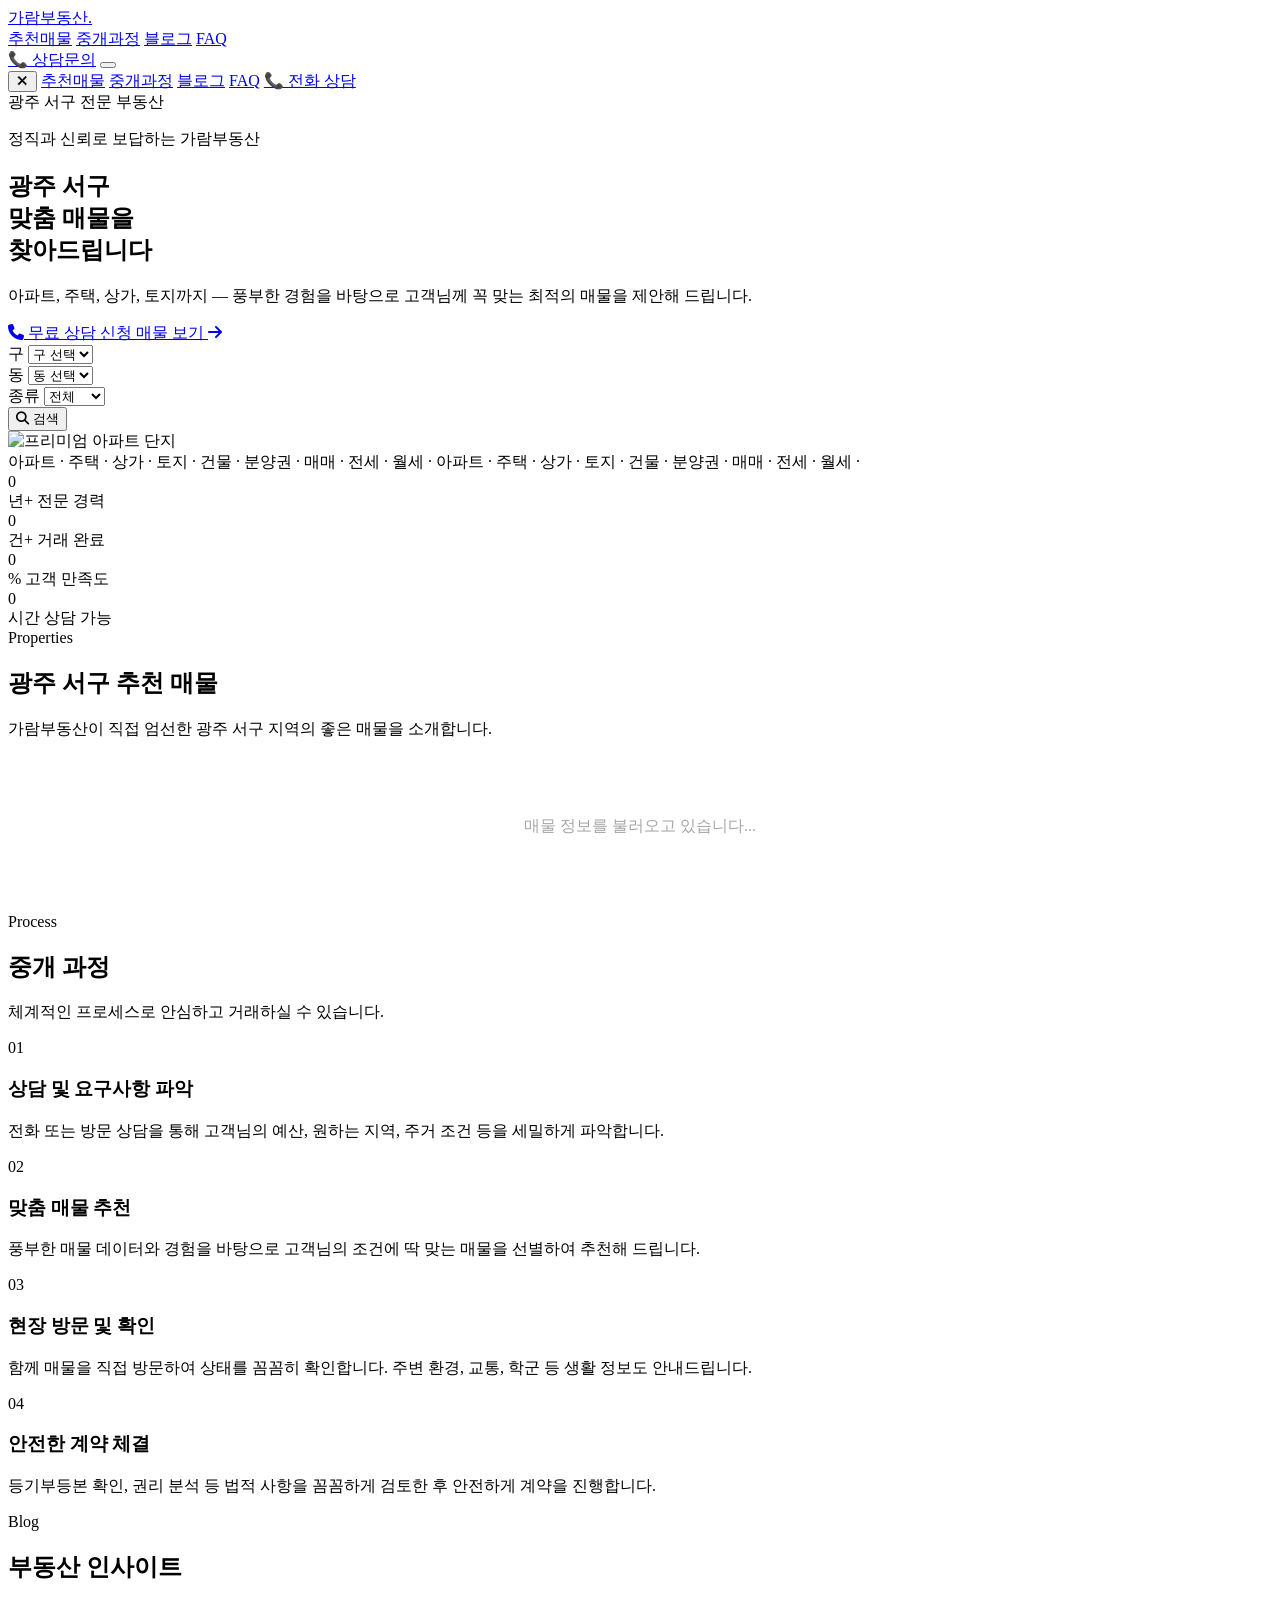
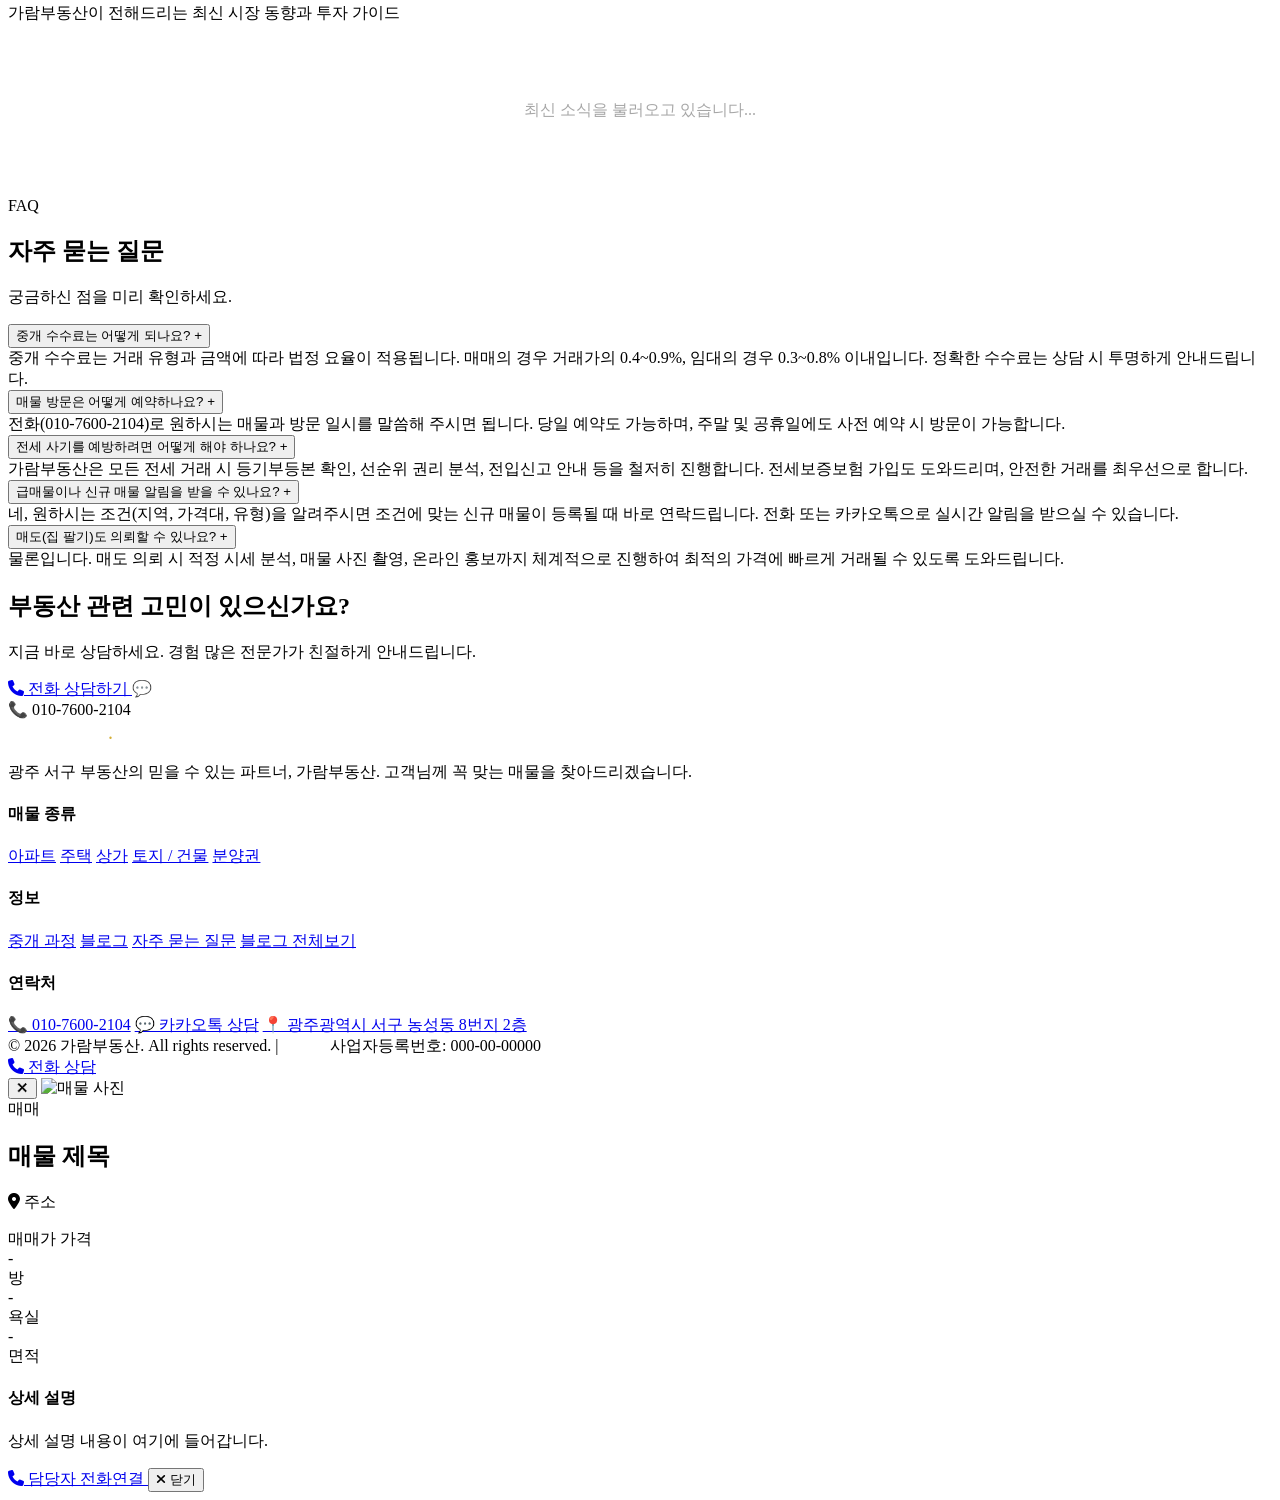
==== index.html @ ab9bb179 "가람부동산 전면 리디자인 완료: 전체 페이지(메인, 블로그, 관리자) 프리미엄 테마 적용 및 샘플 데이터 추가" ====
<!DOCTYPE html>
<html lang="ko">
<head>
  <meta charset="UTF-8">
  <meta name="viewport" content="width=device-width, initial-scale=1.0">
  <title>가람부동산 | 광주 서구 전문 부동산</title>
  <meta name="description" content="광주 서구 아파트, 분양권, 상가 매매/임대 전문 가람부동산입니다. 고객님의 소중한 자산을 정직과 신뢰로 중개해 드립니다.">
  <meta name="keywords" content="가람부동산, 광주서구부동산, 광주부동산, 서구아파트매매, 서구상가, 광주부동산중개">

  <!-- 오픈 그래프 (소셜 공유용) -->
  <meta property="og:type" content="website">
  <meta property="og:title" content="가람부동산 | 광주 서구 전문 부동산">
  <meta property="og:description" content="정직과 신뢰로 보답하는 가람부동산. 광주 서구 매물 실시간 상담 가능!">
  <meta property="og:image" content="https://pacokim.github.io/garambudongsan/images/og-image.jpg">
  <meta property="og:url" content="https://pacokim.github.io/garambudongsan/">

  <!-- 아이콘: FontAwesome -->
  <link rel="stylesheet" href="https://cdnjs.cloudflare.com/ajax/libs/font-awesome/6.4.0/css/all.min.css">
  <!-- 스타일시트 -->
  <link rel="stylesheet" href="style.css">
</head>
<body>

  <!-- ====== Navigation ====== -->
  <nav class="navbar" id="navbar">
    <div class="navbar-inner">
      <a href="#hero" class="nav-logo">가람부동산<span>.</span></a>
      <div class="nav-links">
        <a href="#featured" class="nav-link">추천매물</a>
        <a href="#process" class="nav-link">중개과정</a>
        <a href="#blog-home" class="nav-link">블로그</a>
        <a href="#faq" class="nav-link">FAQ</a>
      </div>
      <a href="tel:010-7600-2104" class="nav-cta">📞 상담문의</a>
      <button class="nav-mobile-toggle" id="mobileToggle" aria-label="메뉴 열기">
        <div class="hamburger"><span></span><span></span><span></span></div>
      </button>
    </div>
  </nav>

  <!-- ====== Mobile Menu ====== -->
  <div class="mobile-menu" id="mobileMenu">
    <button class="mobile-close" id="mobileClose" aria-label="메뉴 닫기">✕</button>
    <a href="#featured" onclick="closeMobile()">추천매물</a>
    <a href="#process" onclick="closeMobile()">중개과정</a>
    <a href="#blog-home" onclick="closeMobile()">블로그</a>
    <a href="#faq" onclick="closeMobile()">FAQ</a>
    <a href="tel:010-7600-2104" onclick="closeMobile()" class="btn btn-primary" style="margin-top:16px;">📞 전화 상담</a>
  </div>

  <!-- ====== Hero Section ====== -->
  <section class="hero section" id="hero">
    <div class="hero-bg-glow hero-bg-glow--gold"></div>
    <div class="hero-bg-glow hero-bg-glow--navy"></div>
    <div class="container">
      <div class="hero-content">
        <div class="hero-badge">
          <span class="dot"></span>
          광주 서구 전문 부동산
        </div>
        <p class="hero-subtitle">정직과 신뢰로 보답하는 가람부동산</p>
        <h1 class="hero-title">
          광주 서구<br>
          <span class="highlight">맞춤 매물</span>을<br>
          찾아드립니다
        </h1>
        <p class="hero-desc">
          아파트, 주택, 상가, 토지까지 — 풍부한 경험을 바탕으로 
          고객님께 꼭 맞는 최적의 매물을 제안해 드립니다.
        </p>
        <div class="hero-actions">
          <a href="tel:010-7600-2104" class="btn btn-primary">
            <i class="fa-solid fa-phone"></i>
            무료 상담 신청
          </a>
          <a href="#featured" class="btn btn-secondary">
            매물 보기
            <i class="fa-solid fa-arrow-right"></i>
          </a>
        </div>

        <!-- Search -->
        <div class="search-container">
          <div class="search-box-grid">
            <div class="search-field">
              <label>구</label>
              <select id="gu-select" onchange="updateDongs()">
                <option value="">구 선택</option>
                <option value="북구">북구</option>
                <option value="서구">서구</option>
                <option value="남구">남구</option>
                <option value="동구">동구</option>
                <option value="광산구">광산구</option>
              </select>
            </div>
            <div class="search-field">
              <label>동</label>
              <select id="dong-select">
                <option value="">동 선택</option>
              </select>
            </div>
            <div class="search-field">
              <label>종류</label>
              <select id="type-select">
                <option value="">전체</option>
                <option value="아파트">아파트</option>
                <option value="주택">주택</option>
                <option value="상가">상가</option>
                <option value="토지">토지</option>
                <option value="건물">건물</option>
                <option value="분양권">분양권</option>
              </select>
            </div>
            <button class="search-btn" onclick="document.getElementById('featured').scrollIntoView({behavior:'smooth'})">
              <i class="fa-solid fa-magnifying-glass"></i> 검색
            </button>
          </div>
        </div>
      </div>
      <div class="hero-visual">
        <div class="hero-image-wrapper">
          <img src="images/hero-apartment.png" alt="프리미엄 아파트 단지" loading="eager">
        </div>
        <div class="hero-image-glow"></div>
      </div>
    </div>
  </section>

  <!-- ====== Ticker ====== -->
  <div class="ticker-section">
    <div class="ticker-track">
      <span class="ticker-item">아파트</span>
      <span class="ticker-separator">·</span>
      <span class="ticker-item">주택</span>
      <span class="ticker-separator">·</span>
      <span class="ticker-item">상가</span>
      <span class="ticker-separator">·</span>
      <span class="ticker-item">토지</span>
      <span class="ticker-separator">·</span>
      <span class="ticker-item">건물</span>
      <span class="ticker-separator">·</span>
      <span class="ticker-item">분양권</span>
      <span class="ticker-separator">·</span>
      <span class="ticker-item">매매</span>
      <span class="ticker-separator">·</span>
      <span class="ticker-item">전세</span>
      <span class="ticker-separator">·</span>
      <span class="ticker-item">월세</span>
      <span class="ticker-separator">·</span>
      <!-- duplicated for seamless loop -->
      <span class="ticker-item">아파트</span>
      <span class="ticker-separator">·</span>
      <span class="ticker-item">주택</span>
      <span class="ticker-separator">·</span>
      <span class="ticker-item">상가</span>
      <span class="ticker-separator">·</span>
      <span class="ticker-item">토지</span>
      <span class="ticker-separator">·</span>
      <span class="ticker-item">건물</span>
      <span class="ticker-separator">·</span>
      <span class="ticker-item">분양권</span>
      <span class="ticker-separator">·</span>
      <span class="ticker-item">매매</span>
      <span class="ticker-separator">·</span>
      <span class="ticker-item">전세</span>
      <span class="ticker-separator">·</span>
      <span class="ticker-item">월세</span>
      <span class="ticker-separator">·</span>
    </div>
  </div>

  <!-- ====== Stats Bar ====== -->
  <section class="stats-bar" id="stats">
    <div class="container">
      <div class="stats-grid">
        <div class="stat-item reveal">
          <div class="stat-number" data-target="10">0</div>
          <div class="stat-label">년+ 전문 경력</div>
        </div>
        <div class="stat-item reveal reveal-delay-1">
          <div class="stat-number" data-target="500">0</div>
          <div class="stat-label">건+ 거래 완료</div>
        </div>
        <div class="stat-item reveal reveal-delay-2">
          <div class="stat-number" data-target="99">0</div>
          <div class="stat-label">% 고객 만족도</div>
        </div>
        <div class="stat-item reveal reveal-delay-3">
          <div class="stat-number" data-target="24">0</div>
          <div class="stat-label">시간 상담 가능</div>
        </div>
      </div>
    </div>
  </section>

  <!-- ====== Featured Listings ====== -->
  <section class="section" id="featured">
    <div class="container">
      <div class="reveal">
        <span class="section-label">Properties</span>
        <h2 class="section-title">광주 서구 추천 매물</h2>
        <p class="section-desc">가람부동산이 직접 엄선한 광주 서구 지역의 좋은 매물을 소개합니다.</p>
      </div>
      <div class="property-grid" id="property-grid">
        <p style="grid-column: 1/-1; text-align: center; padding: 60px 20px; color: rgba(0,0,0,0.35);">매물 정보를 불러오고 있습니다...</p>
      </div>
    </div>
  </section>

  <!-- ====== Process Section ====== -->
  <section class="section" id="process" style="background: var(--bg-secondary);">
    <div class="container">
      <div class="reveal">
        <span class="section-label">Process</span>
        <h2 class="section-title">중개 과정</h2>
        <p class="section-desc">체계적인 프로세스로 안심하고 거래하실 수 있습니다.</p>
      </div>
      <div class="process-timeline">
        <div class="process-step reveal">
          <div class="process-marker"><div class="number">01</div></div>
          <div class="process-content">
            <h3>상담 및 요구사항 파악</h3>
            <p>전화 또는 방문 상담을 통해 고객님의 예산, 원하는 지역, 주거 조건 등을 세밀하게 파악합니다.</p>
          </div>
        </div>
        <div class="process-step reveal reveal-delay-1">
          <div class="process-marker"><div class="number">02</div></div>
          <div class="process-content">
            <h3>맞춤 매물 추천</h3>
            <p>풍부한 매물 데이터와 경험을 바탕으로 고객님의 조건에 딱 맞는 매물을 선별하여 추천해 드립니다.</p>
          </div>
        </div>
        <div class="process-step reveal reveal-delay-2">
          <div class="process-marker"><div class="number">03</div></div>
          <div class="process-content">
            <h3>현장 방문 및 확인</h3>
            <p>함께 매물을 직접 방문하여 상태를 꼼꼼히 확인합니다. 주변 환경, 교통, 학군 등 생활 정보도 안내드립니다.</p>
          </div>
        </div>
        <div class="process-step reveal reveal-delay-3">
          <div class="process-marker"><div class="number">04</div></div>
          <div class="process-content">
            <h3>안전한 계약 체결</h3>
            <p>등기부등본 확인, 권리 분석 등 법적 사항을 꼼꼼하게 검토한 후 안전하게 계약을 진행합니다.</p>
          </div>
        </div>
      </div>
    </div>
  </section>

  <!-- ====== Blog Section ====== -->
  <section class="section" id="blog-home">
    <div class="container">
      <div class="reveal">
        <span class="section-label">Blog</span>
        <h2 class="section-title">부동산 인사이트</h2>
        <p class="section-desc">가람부동산이 전해드리는 최신 시장 동향과 투자 가이드</p>
      </div>
      <div class="blog-grid" id="blog-home-grid">
        <p style="grid-column: 1/-1; text-align: center; padding: 60px 20px; color: rgba(0,0,0,0.35);">최신 소식을 불러오고 있습니다...</p>
      </div>
    </div>
  </section>

  <!-- ====== FAQ Section ====== -->
  <section class="section" id="faq" style="background: var(--bg-secondary);">
    <div class="container">
      <div class="reveal">
        <span class="section-label">FAQ</span>
        <h2 class="section-title">자주 묻는 질문</h2>
        <p class="section-desc">궁금하신 점을 미리 확인하세요.</p>
      </div>
      <div class="faq-list">
        <div class="faq-item reveal">
          <button class="faq-question">
            중개 수수료는 어떻게 되나요?
            <span class="faq-icon">+</span>
          </button>
          <div class="faq-answer">
            <div class="faq-answer-inner">중개 수수료는 거래 유형과 금액에 따라 법정 요율이 적용됩니다. 매매의 경우 거래가의 0.4~0.9%, 임대의 경우 0.3~0.8% 이내입니다. 정확한 수수료는 상담 시 투명하게 안내드립니다.</div>
          </div>
        </div>
        <div class="faq-item reveal reveal-delay-1">
          <button class="faq-question">
            매물 방문은 어떻게 예약하나요?
            <span class="faq-icon">+</span>
          </button>
          <div class="faq-answer">
            <div class="faq-answer-inner">전화(010-7600-2104)로 원하시는 매물과 방문 일시를 말씀해 주시면 됩니다. 당일 예약도 가능하며, 주말 및 공휴일에도 사전 예약 시 방문이 가능합니다.</div>
          </div>
        </div>
        <div class="faq-item reveal reveal-delay-2">
          <button class="faq-question">
            전세 사기를 예방하려면 어떻게 해야 하나요?
            <span class="faq-icon">+</span>
          </button>
          <div class="faq-answer">
            <div class="faq-answer-inner">가람부동산은 모든 전세 거래 시 등기부등본 확인, 선순위 권리 분석, 전입신고 안내 등을 철저히 진행합니다. 전세보증보험 가입도 도와드리며, 안전한 거래를 최우선으로 합니다.</div>
          </div>
        </div>
        <div class="faq-item reveal reveal-delay-3">
          <button class="faq-question">
            급매물이나 신규 매물 알림을 받을 수 있나요?
            <span class="faq-icon">+</span>
          </button>
          <div class="faq-answer">
            <div class="faq-answer-inner">네, 원하시는 조건(지역, 가격대, 유형)을 알려주시면 조건에 맞는 신규 매물이 등록될 때 바로 연락드립니다. 전화 또는 카카오톡으로 실시간 알림을 받으실 수 있습니다.</div>
          </div>
        </div>
        <div class="faq-item reveal reveal-delay-4">
          <button class="faq-question">
            매도(집 팔기)도 의뢰할 수 있나요?
            <span class="faq-icon">+</span>
          </button>
          <div class="faq-answer">
            <div class="faq-answer-inner">물론입니다. 매도 의뢰 시 적정 시세 분석, 매물 사진 촬영, 온라인 홍보까지 체계적으로 진행하여 최적의 가격에 빠르게 거래될 수 있도록 도와드립니다.</div>
          </div>
        </div>
      </div>
    </div>
  </section>

  <!-- ====== CTA Section ====== -->
  <section class="cta-section" id="contact">
    <div class="container">
      <div class="cta-card reveal">
        <div class="cta-glow cta-glow--1"></div>
        <div class="cta-glow cta-glow--2"></div>
        <h2 class="cta-title">부동산 관련 고민이 있으신가요?</h2>
        <p class="cta-desc">지금 바로 상담하세요. 경험 많은 전문가가 친절하게 안내드립니다.</p>
        <div class="cta-actions">
          <a href="tel:010-7600-2104" class="btn btn-gold">
            <i class="fa-solid fa-phone"></i>
            전화 상담하기
          </a>
          <a href="#" class="btn btn-secondary" style="border-color: rgba(255,255,255,0.2); color: rgba(255,255,255,0.7);">
            💬 카카오톡 문의
          </a>
        </div>
        <div class="cta-phone">📞 010-7600-2104</div>
      </div>
    </div>
  </section>

  <!-- ====== Footer ====== -->
  <footer class="footer" id="footer">
    <div class="container">
      <div class="footer-grid">
        <div class="footer-brand">
          <a href="#hero" class="nav-logo" style="font-size:1.25rem; display:inline-block; color: white;">가람부동산<span style="color: #D4AF37;">.</span></a>
          <p>광주 서구 부동산의 믿을 수 있는 파트너, 가람부동산. 고객님께 꼭 맞는 매물을 찾아드리겠습니다.</p>
        </div>
        <div class="footer-col">
          <h4>매물 종류</h4>
          <a href="#featured">아파트</a>
          <a href="#featured">주택</a>
          <a href="#featured">상가</a>
          <a href="#featured">토지 / 건물</a>
          <a href="#featured">분양권</a>
        </div>
        <div class="footer-col">
          <h4>정보</h4>
          <a href="#process">중개 과정</a>
          <a href="#blog-home">블로그</a>
          <a href="#faq">자주 묻는 질문</a>
          <a href="blog.html">블로그 전체보기</a>
        </div>
        <div class="footer-col">
          <h4>연락처</h4>
          <a href="tel:010-7600-2104">📞 010-7600-2104</a>
          <a href="#">💬 카카오톡 상담</a>
          <a href="#">📍 광주광역시 서구 농성동 8번지 2층</a>
          <a href="#" style="margin-top:12px; font-size:0.75rem; color: rgba(255,255,255,0.2);">운영시간: 평일 09:00 - 18:00</a>
        </div>
      </div>
      <div class="footer-bottom">
        <span>© 2026 가람부동산. All rights reserved. | <a href="admin-login.html" style="color: rgba(255,255,255,0.3);">Admin</a></span>
        <span>사업자등록번호: 000-00-00000</span>
      </div>
    </div>
  </footer>

  <!-- ====== Floating CTA ====== -->
  <a href="tel:010-7600-2104" class="floating-cta" id="floatingCta">
    <i class="fa-solid fa-phone"></i>
    전화 상담
  </a>

  <!-- ====== Property Modal ====== -->
  <div class="modal-overlay" id="property-modal">
    <div class="modal-content">
      <button class="modal-close" onclick="closeModal()">✕</button>
      <img src="" alt="매물 사진" class="modal-img" id="modal-img">
      <div class="modal-body">
        <span class="modal-badge" id="modal-badge">매매</span>
        <h2 class="modal-title" id="modal-title">매물 제목</h2>
        <p class="modal-address" id="modal-address"><i class="fa-solid fa-location-dot"></i> 주소</p>
        <div class="modal-price-section">
          <span class="modal-price-label" id="modal-price-type">매매가</span>
          <span class="modal-price-value" id="modal-price">가격</span>
        </div>
        <div class="modal-specs">
          <div class="modal-spec-item">
            <div class="spec-value" id="modal-beds">-</div>
            <div class="spec-label">방</div>
          </div>
          <div class="modal-spec-item">
            <div class="spec-value" id="modal-baths">-</div>
            <div class="spec-label">욕실</div>
          </div>
          <div class="modal-spec-item">
            <div class="spec-value" id="modal-area">-</div>
            <div class="spec-label">면적</div>
          </div>
        </div>
        <div class="modal-desc-section">
          <h4>상세 설명</h4>
          <p id="modal-desc">상세 설명 내용이 여기에 들어갑니다.</p>
        </div>
        <div class="modal-actions">
          <a href="tel:010-7600-2104" class="btn btn-primary">
            <i class="fa-solid fa-phone"></i> 담당자 전화연결
          </a>
          <button class="btn btn-secondary" onclick="closeModal()">
            <i class="fa-solid fa-xmark"></i> 닫기
          </button>
        </div>
      </div>
    </div>
  </div>

  <!-- ====== Scripts ====== -->
  <script src="script.js"></script>

  <!-- Firebase SDK -->
  <script type="importmap">
  {
    "imports": {
      "firebase/app": "https://www.gstatic.com/firebasejs/10.7.1/firebase-app.js",
      "firebase/firestore": "https://www.gstatic.com/firebasejs/10.7.1/firebase-firestore.js"
    }
  }
  </script>

  <script type="module">
    import { initializeApp } from "firebase/app";
    import { getFirestore, collection, getDocs, query, orderBy, limit } from "firebase/firestore";

    // Firebase 설정
    const firebaseConfig = {
      apiKey: "AIzaSyC4bxl2efr-a2qlCv9zclP-kaL106Bpvxc",
      authDomain: "garambudongsan.firebaseapp.com",
      projectId: "garambudongsan",
      storageBucket: "garambudongsan.firebasestorage.app",
      messagingSenderId: "610338625520",
      appId: "1:610338625520:web:7c113deb9334a302b62f35"
    };

    const app = initializeApp(firebaseConfig);
    const db = getFirestore(app);

    // 구/동 선택 로직
    const dongData = {
      "동구": ["전체", "충장동", "동명동", "계림동", "산수동", "지산동", "서남동", "학동", "학운동", "지원동"],
      "서구": ["전체", "양동", "농성동", "광천동", "유덕동", "치평동", "상무동", "화정동", "서창동", "금호동", "풍암동", "동천동"],
      "남구": ["전체", "양림동", "방림동", "봉선동", "사직동", "월산동", "백운동", "주월동", "효덕동", "송암동", "대촌동"],
      "북구": ["전체", "중흥동", "중앙동", "임동", "신안동", "용봉동", "운암동", "동림동", "우산동", "풍향동", "문화동", "문흥동", "두암동", "삼각동", "일곡동", "매곡동", "오치동", "건국동", "양산동", "신용동"],
      "광산구": ["전체", "송정동", "도산동", "신흥동", "어룡동", "우산동", "월곡동", "비아동", "첨단동", "신가동", "운남동", "수완동", "하남동", "임곡동", "동곡동", "평동", "삼도동", "본량동"]
    };

    window.updateDongs = function() {
      const guSelect = document.getElementById('gu-select');
      const dongSelect = document.getElementById('dong-select');
      const selectedGu = guSelect.value;
      dongSelect.innerHTML = '<option value="">동 선택</option>';
      if (selectedGu && dongData[selectedGu]) {
        dongData[selectedGu].forEach(dong => {
          const option = document.createElement('option');
          option.value = dong;
          option.innerText = dong;
          dongSelect.appendChild(option);
        });
      }
    }

    // Property Data (샘플 데이터 추가)
    const staticProperties = [
      {
        id: "sample-1",
        title: "상무 센트럴자이 (브랜드 신축급)",
        badge: "매매",
        badgeColor: "#D4AF37",
        price: "12억 5,000만",
        address: "광주광역시 서구 치평동",
        image: "images/hero-apartment.png",
        beds: "3",
        baths: "2",
        area: "112㎡ (34평)",
        description: "상무지구 중심권에 위치한 고품격 브랜드 아파트입니다. 남향 위주의 배치와 탁 트인 조망권, 최신 시스템 에어컨 및 주방 옵션이 완비되어 있습니다."
      },
      {
        id: "sample-2",
        title: "유스퀘어 인근 수익형 상가 건물",
        badge: "매매",
        badgeColor: "#0F172A",
        price: "45억",
        address: "광주광역시 서구 광천동",
        image: "images/office.png",
        beds: "0",
        baths: "4",
        area: "연면적 950㎡",
        description: "광천동 유스퀘어 인근 유동인구 풍부한 핵심 상권에 위치한 5층 규모의 상가 건물입니다. 현재 전층 임대 완료되어 안정적인 수익을 기대할 수 있습니다."
      },
      {
        id: "sample-3",
        title: "금호지구 대우아파트 (올리모델링)",
        badge: "전세",
        badgeColor: "#22c55e",
        price: "4억 2,000만",
        address: "광주광역시 서구 금호동",
        image: "images/apartment-default.png",
        beds: "3",
        baths: "2",
        area: "84㎡ (25평)",
        description: "최근 전체 리모델링을 완료하여 신축급 컨디션을 자랑하는 전세 매물입니다. 금호지구 인프라와 학군을 동시에 누릴 수 있는 최적의 입지입니다."
      }
    ];

    let allProperties = [];
    const grid = document.getElementById('property-grid');

    async function loadAllContent() {
      // 1. 매물 불러오기
      try {
        const propQuery = query(collection(db, "properties"), orderBy("createdAt", "desc"));
        const propSnap = await getDocs(propQuery);
        const cloudProperties = [];
        propSnap.forEach(doc => {
          cloudProperties.push({ ...doc.data(), id: doc.id });
        });
        allProperties = [...cloudProperties, ...staticProperties];
        renderGrid(allProperties);
      } catch (e) {
        console.error("Properties load error:", e);
        renderGrid(staticProperties);
      }
      // 2. 블로그
      renderRecentPosts();
    }

    function renderGrid(props) {
      grid.innerHTML = '';
      if (props.length === 0) {
        grid.innerHTML = '<p style="grid-column:1/-1; text-align:center; padding:60px 20px; color:rgba(0,0,0,0.35);">등록된 매물이 없습니다. 관리자 페이지에서 매물을 등록해 주세요.</p>';
        return;
      }
      props.forEach(prop => {
        const addressHTML = prop.address ? `<p class="card-address"><i class="fa-solid fa-location-dot"></i> ${prop.address}</p>` : '';
        const cardHTML = `
          <div class="property-card reveal" onclick="openModal('${prop.id}')">
            <div class="card-badge" style="background-color: ${prop.badgeColor || '#0F172A'}">${prop.badge}</div>
            <div class="card-img-wrapper">
              <img src="${prop.image}" alt="${prop.title}" onerror="this.src='images/apartment-default.png'">
            </div>
            <div class="card-body">
              <div class="card-price">${prop.price}</div>
              <h3 class="card-title">${prop.title}</h3>
              ${addressHTML}
              <div class="card-features">
                <span><i class="fa-solid fa-bed"></i> 방 ${prop.beds}개</span>
                <span><i class="fa-solid fa-bath"></i> 욕실 ${prop.baths}개</span>
                <span><i class="fa-solid fa-ruler-combined"></i> ${prop.area}</span>
              </div>
            </div>
          </div>
        `;
        grid.innerHTML += cardHTML;
      });
      // Re-init reveal for dynamically added cards
      document.querySelectorAll('.property-card.reveal').forEach(el => {
        const obs = new IntersectionObserver((entries) => {
          entries.forEach(e => { if(e.isIntersecting) e.target.classList.add('visible'); });
        }, { threshold: 0.1 });
        obs.observe(el);
      });
    }

    async function renderRecentPosts() {
      const blogGrid = document.getElementById('blog-home-grid');
      if (!blogGrid) return;
      try {
        const blogQuery = query(collection(db, "posts"), orderBy("createdAt", "desc"), limit(3));
        const blogSnap = await getDocs(blogQuery);
        if (!blogSnap.empty) {
          blogGrid.innerHTML = '';
          blogSnap.forEach(fbDoc => {
            const p = fbDoc.data();
            blogGrid.innerHTML += `
              <article class="blog-card reveal">
                <img src="${p.image}" alt="${p.title}" onerror="this.src='images/apartment-default.png'">
                <div class="blog-card-content">
                  <span class="blog-category">${p.category}</span>
                  <h3>${p.title}</h3>
                  <p>${p.excerpt}</p>
                  <a href="blog-detail.html?fbid=${fbDoc.id}" class="blog-more">상세보기 <i class="fa-solid fa-arrow-right"></i></a>
                </div>
              </article>
            `;
          });
          // Re-init reveal
          document.querySelectorAll('.blog-card.reveal').forEach(el => {
            const obs = new IntersectionObserver((entries) => {
              entries.forEach(e => { if(e.isIntersecting) e.target.classList.add('visible'); });
            }, { threshold: 0.1 });
            obs.observe(el);
          });
        }
      } catch(e) { console.error("Recent posts load error:", e); }
    }

    // Modal Logic
    const modal = document.getElementById('property-modal');

    window.openModal = function(id) {
      const prop = allProperties.find(p => p.id === id);
      if (prop) {
        document.getElementById('modal-img').src = prop.image;
        document.getElementById('modal-badge').innerText = prop.badge;
        document.getElementById('modal-badge').style.backgroundColor = prop.badgeColor || '#0F172A';
        document.getElementById('modal-title').innerText = prop.title;
        document.getElementById('modal-address').innerHTML = '<i class="fa-solid fa-location-dot"></i> ' + (prop.address || '정보 없음');
        document.getElementById('modal-price').innerText = prop.price;
        document.getElementById('modal-price-type').innerText = prop.badge.includes('전세') ? '전세가' : '매매가';
        document.getElementById('modal-beds').innerText = prop.beds;
        document.getElementById('modal-baths').innerText = prop.baths;
        document.getElementById('modal-area').innerText = prop.area;
        document.getElementById('modal-desc').innerText = prop.description || '';
        modal.classList.add('active');
        document.body.classList.add('modal-open');
      }
    }

    window.closeModal = function() {
      modal.classList.remove('active');
      document.body.classList.remove('modal-open');
    }

    modal.addEventListener('click', (e) => {
      if (e.target === modal) window.closeModal();
    });

    // Start
    loadAllContent();
  </script>

</body>
</html>
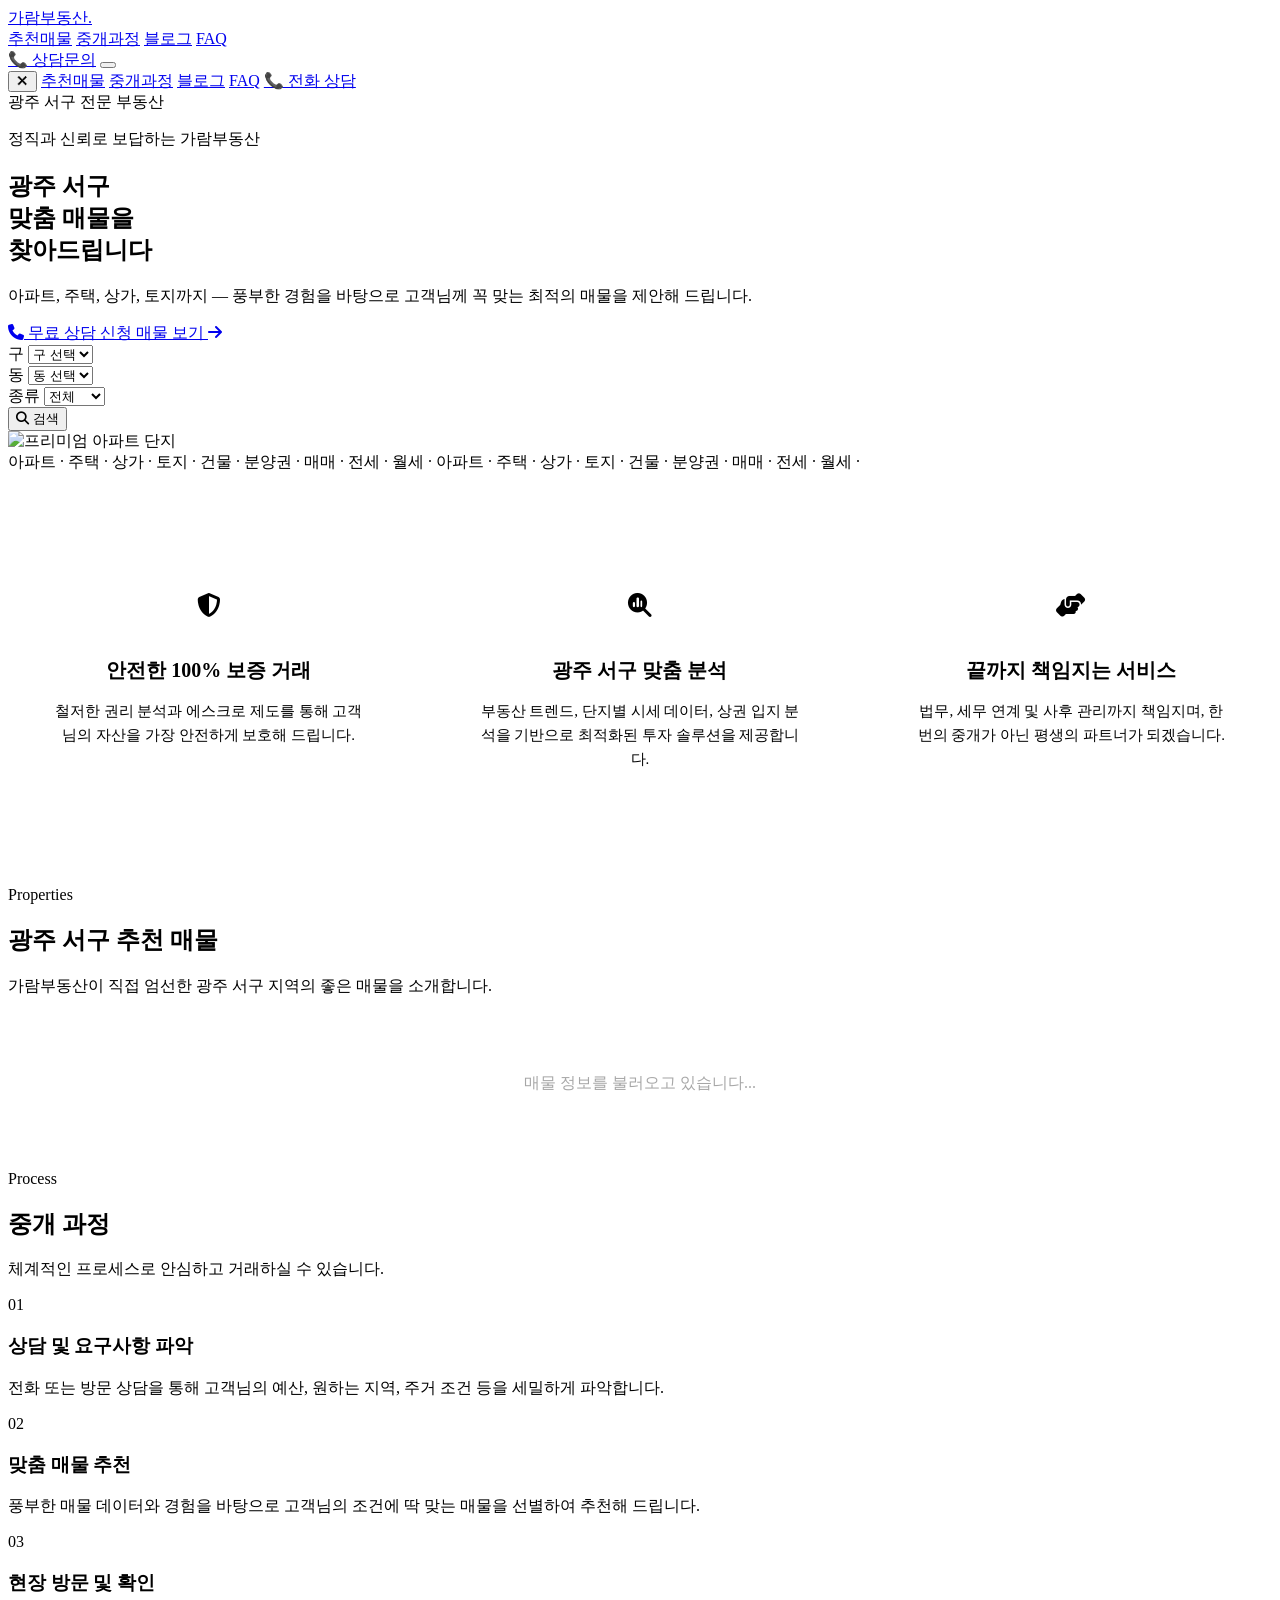
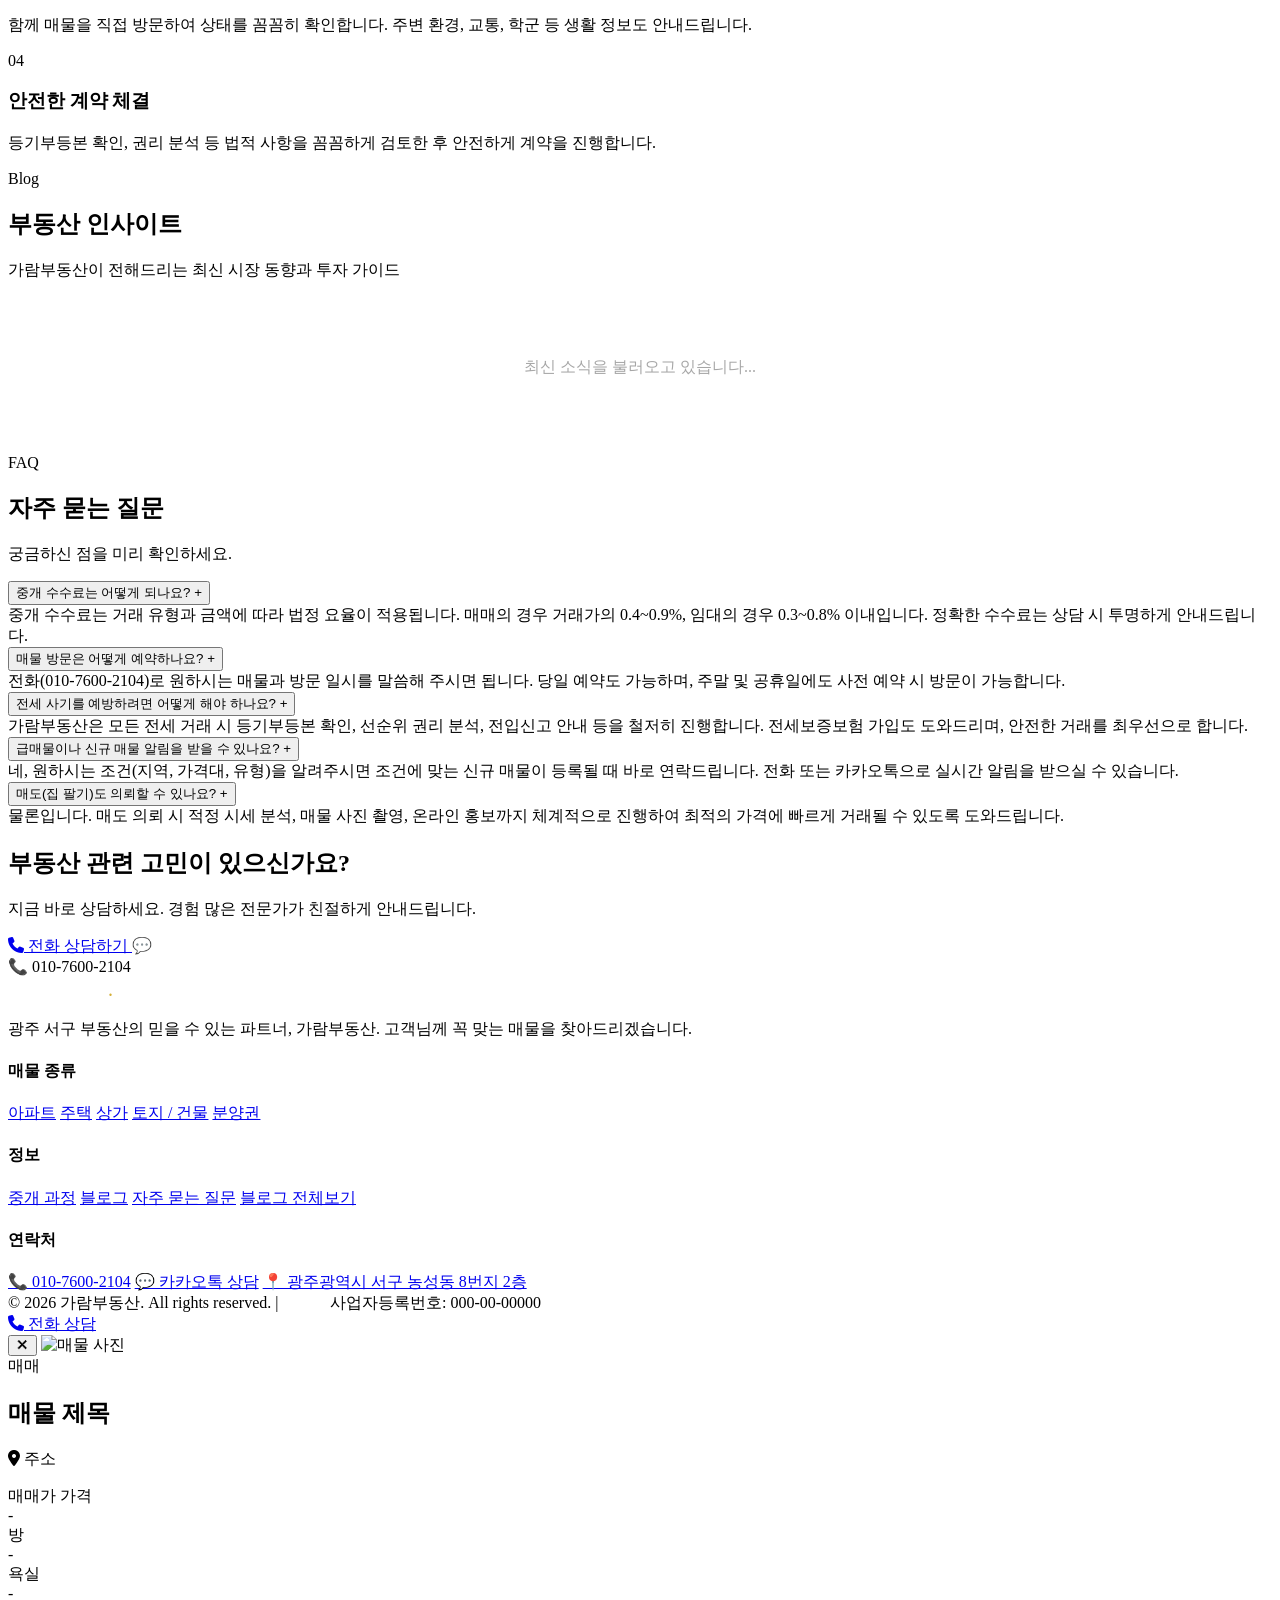
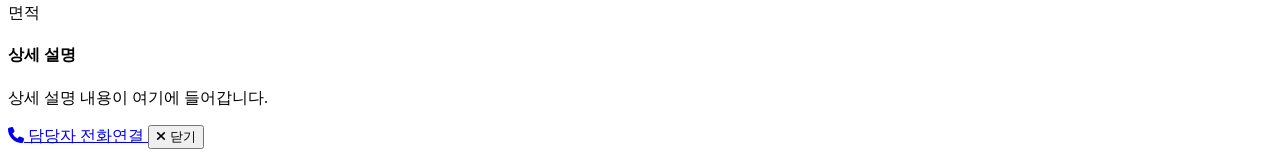
==== commit 73be671d: "통계바 제거 및 가람부동산 핵심 가치 섹션(안전, 분석, 책임)으로 대체" ====
--- a/index.html
+++ b/index.html
@@ -28,7 +28,7 @@
       <div class="nav-links">
         <a href="#featured" class="nav-link">추천매물</a>
         <a href="#process" class="nav-link">중개과정</a>
-        <a href="#blog-home" class="nav-link">블로그</a>
+        <a href="blog.html" class="nav-link">블로그</a>
         <a href="#faq" class="nav-link">FAQ</a>
       </div>
       <a href="tel:010-7600-2104" class="nav-cta">📞 상담문의</a>
@@ -43,7 +43,7 @@
     <button class="mobile-close" id="mobileClose" aria-label="메뉴 닫기">✕</button>
     <a href="#featured" onclick="closeMobile()">추천매물</a>
     <a href="#process" onclick="closeMobile()">중개과정</a>
-    <a href="#blog-home" onclick="closeMobile()">블로그</a>
+    <a href="blog.html" onclick="closeMobile()">블로그</a>
     <a href="#faq" onclick="closeMobile()">FAQ</a>
     <a href="tel:010-7600-2104" onclick="closeMobile()" class="btn btn-primary" style="margin-top:16px;">📞 전화 상담</a>
   </div>
@@ -169,26 +169,35 @@
     </div>
   </div>
 
-  <!-- ====== Stats Bar ====== -->
-  <section class="stats-bar" id="stats">
-    <div class="container">
-      <div class="stats-grid">
-        <div class="stat-item reveal">
-          <div class="stat-number" data-target="10">0</div>
-          <div class="stat-label">년+ 전문 경력</div>
-        </div>
-        <div class="stat-item reveal reveal-delay-1">
-          <div class="stat-number" data-target="500">0</div>
-          <div class="stat-label">건+ 거래 완료</div>
-        </div>
-        <div class="stat-item reveal reveal-delay-2">
-          <div class="stat-number" data-target="99">0</div>
-          <div class="stat-label">% 고객 만족도</div>
-        </div>
-        <div class="stat-item reveal reveal-delay-3">
-          <div class="stat-number" data-target="24">0</div>
-          <div class="stat-label">시간 상담 가능</div>
-        </div>
+  <!-- ====== Core Values ====== -->
+  <section class="section" style="padding-top: 60px; padding-bottom: 60px;" id="core-values">
+    <div class="container">
+      <div style="display: grid; grid-template-columns: repeat(auto-fit, minmax(300px, 1fr)); gap: 30px;">
+        
+        <div class="reveal" style="background: var(--bg-card); padding: 40px; border-radius: var(--radius-2xl); border: 1px solid var(--border-subtle); box-shadow: var(--shadow-sm); text-align: center; transition: transform 0.3s;" onmouseover="this.style.transform='translateY(-5px)'" onmouseout="this.style.transform='translateY(0)'">
+          <div style="width: 64px; height: 64px; background: var(--accent-glow); color: var(--accent-primary); border-radius: 50%; display: flex; align-items: center; justify-content: center; font-size: 24px; margin: 0 auto 20px;">
+            <i class="fa-solid fa-shield-halved"></i>
+          </div>
+          <h3 style="font-size: 1.25rem; font-weight: 800; margin-bottom: 12px; color: var(--accent-navy);">안전한 100% 보증 거래</h3>
+          <p style="color: var(--text-secondary); font-size: 0.9375rem; line-height: 1.6;">철저한 권리 분석과 에스크로 제도를 통해 고객님의 자산을 가장 안전하게 보호해 드립니다.</p>
+        </div>
+
+        <div class="reveal reveal-delay-1" style="background: var(--bg-card); padding: 40px; border-radius: var(--radius-2xl); border: 1px solid var(--border-subtle); box-shadow: var(--shadow-sm); text-align: center; transition: transform 0.3s;" onmouseover="this.style.transform='translateY(-5px)'" onmouseout="this.style.transform='translateY(0)'">
+          <div style="width: 64px; height: 64px; background: var(--accent-glow); color: var(--accent-primary); border-radius: 50%; display: flex; align-items: center; justify-content: center; font-size: 24px; margin: 0 auto 20px;">
+            <i class="fa-solid fa-magnifying-glass-chart"></i>
+          </div>
+          <h3 style="font-size: 1.25rem; font-weight: 800; margin-bottom: 12px; color: var(--accent-navy);">광주 서구 맞춤 분석</h3>
+          <p style="color: var(--text-secondary); font-size: 0.9375rem; line-height: 1.6;">부동산 트렌드, 단지별 시세 데이터, 상권 입지 분석을 기반으로 최적화된 투자 솔루션을 제공합니다.</p>
+        </div>
+
+        <div class="reveal reveal-delay-2" style="background: var(--bg-card); padding: 40px; border-radius: var(--radius-2xl); border: 1px solid var(--border-subtle); box-shadow: var(--shadow-sm); text-align: center; transition: transform 0.3s;" onmouseover="this.style.transform='translateY(-5px)'" onmouseout="this.style.transform='translateY(0)'">
+          <div style="width: 64px; height: 64px; background: var(--accent-glow); color: var(--accent-primary); border-radius: 50%; display: flex; align-items: center; justify-content: center; font-size: 24px; margin: 0 auto 20px;">
+            <i class="fa-solid fa-handshake-angle"></i>
+          </div>
+          <h3 style="font-size: 1.25rem; font-weight: 800; margin-bottom: 12px; color: var(--accent-navy);">끝까지 책임지는 서비스</h3>
+          <p style="color: var(--text-secondary); font-size: 0.9375rem; line-height: 1.6;">법무, 세무 연계 및 사후 관리까지 책임지며, 한 번의 중개가 아닌 평생의 파트너가 되겠습니다.</p>
+        </div>
+
       </div>
     </div>
   </section>
@@ -483,48 +492,8 @@
       }
     }
 
-    // Property Data (샘플 데이터 추가)
-    const staticProperties = [
-      {
-        id: "sample-1",
-        title: "상무 센트럴자이 (브랜드 신축급)",
-        badge: "매매",
-        badgeColor: "#D4AF37",
-        price: "12억 5,000만",
-        address: "광주광역시 서구 치평동",
-        image: "images/hero-apartment.png",
-        beds: "3",
-        baths: "2",
-        area: "112㎡ (34평)",
-        description: "상무지구 중심권에 위치한 고품격 브랜드 아파트입니다. 남향 위주의 배치와 탁 트인 조망권, 최신 시스템 에어컨 및 주방 옵션이 완비되어 있습니다."
-      },
-      {
-        id: "sample-2",
-        title: "유스퀘어 인근 수익형 상가 건물",
-        badge: "매매",
-        badgeColor: "#0F172A",
-        price: "45억",
-        address: "광주광역시 서구 광천동",
-        image: "images/office.png",
-        beds: "0",
-        baths: "4",
-        area: "연면적 950㎡",
-        description: "광천동 유스퀘어 인근 유동인구 풍부한 핵심 상권에 위치한 5층 규모의 상가 건물입니다. 현재 전층 임대 완료되어 안정적인 수익을 기대할 수 있습니다."
-      },
-      {
-        id: "sample-3",
-        title: "금호지구 대우아파트 (올리모델링)",
-        badge: "전세",
-        badgeColor: "#22c55e",
-        price: "4억 2,000만",
-        address: "광주광역시 서구 금호동",
-        image: "images/apartment-default.png",
-        beds: "3",
-        baths: "2",
-        area: "84㎡ (25평)",
-        description: "최근 전체 리모델링을 완료하여 신축급 컨디션을 자랑하는 전세 매물입니다. 금호지구 인프라와 학군을 동시에 누릴 수 있는 최적의 입지입니다."
-      }
-    ];
+    // Property Data
+    const staticProperties = [];
 
     let allProperties = [];
     const grid = document.getElementById('property-grid');
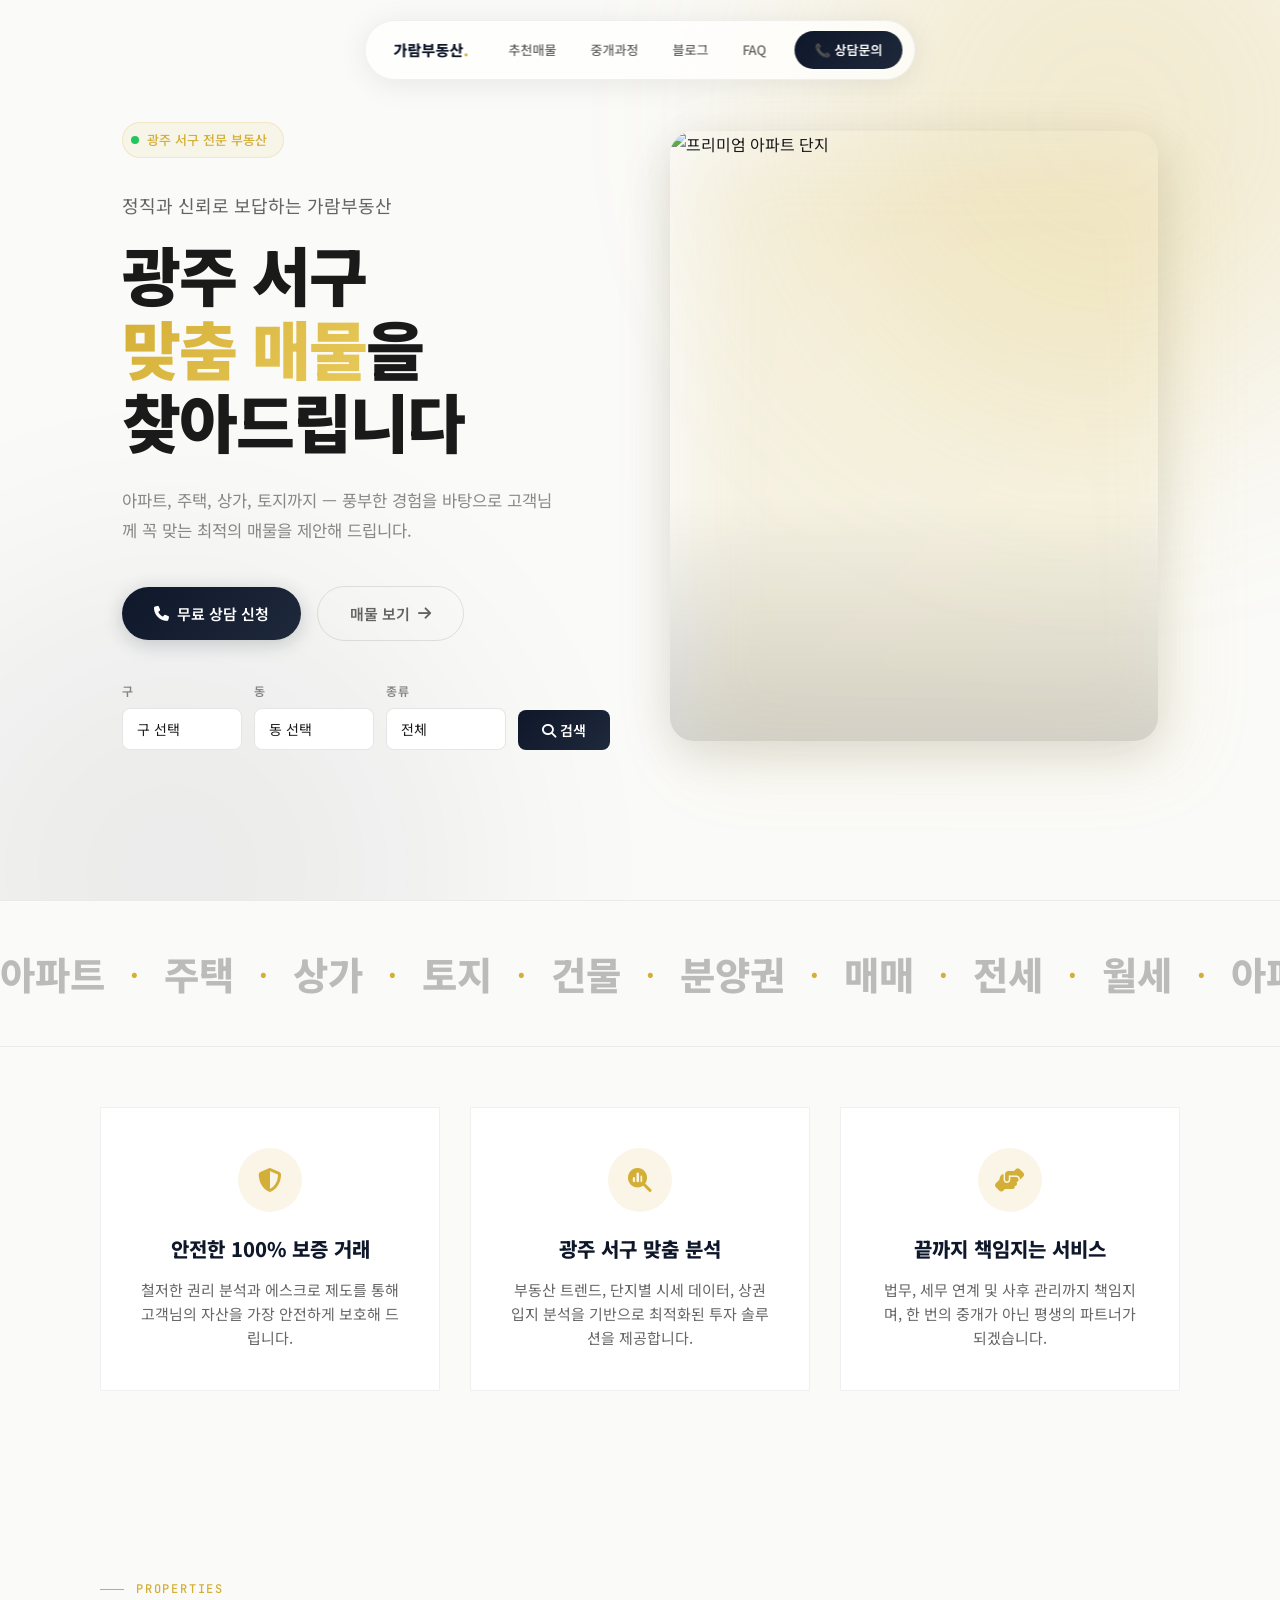
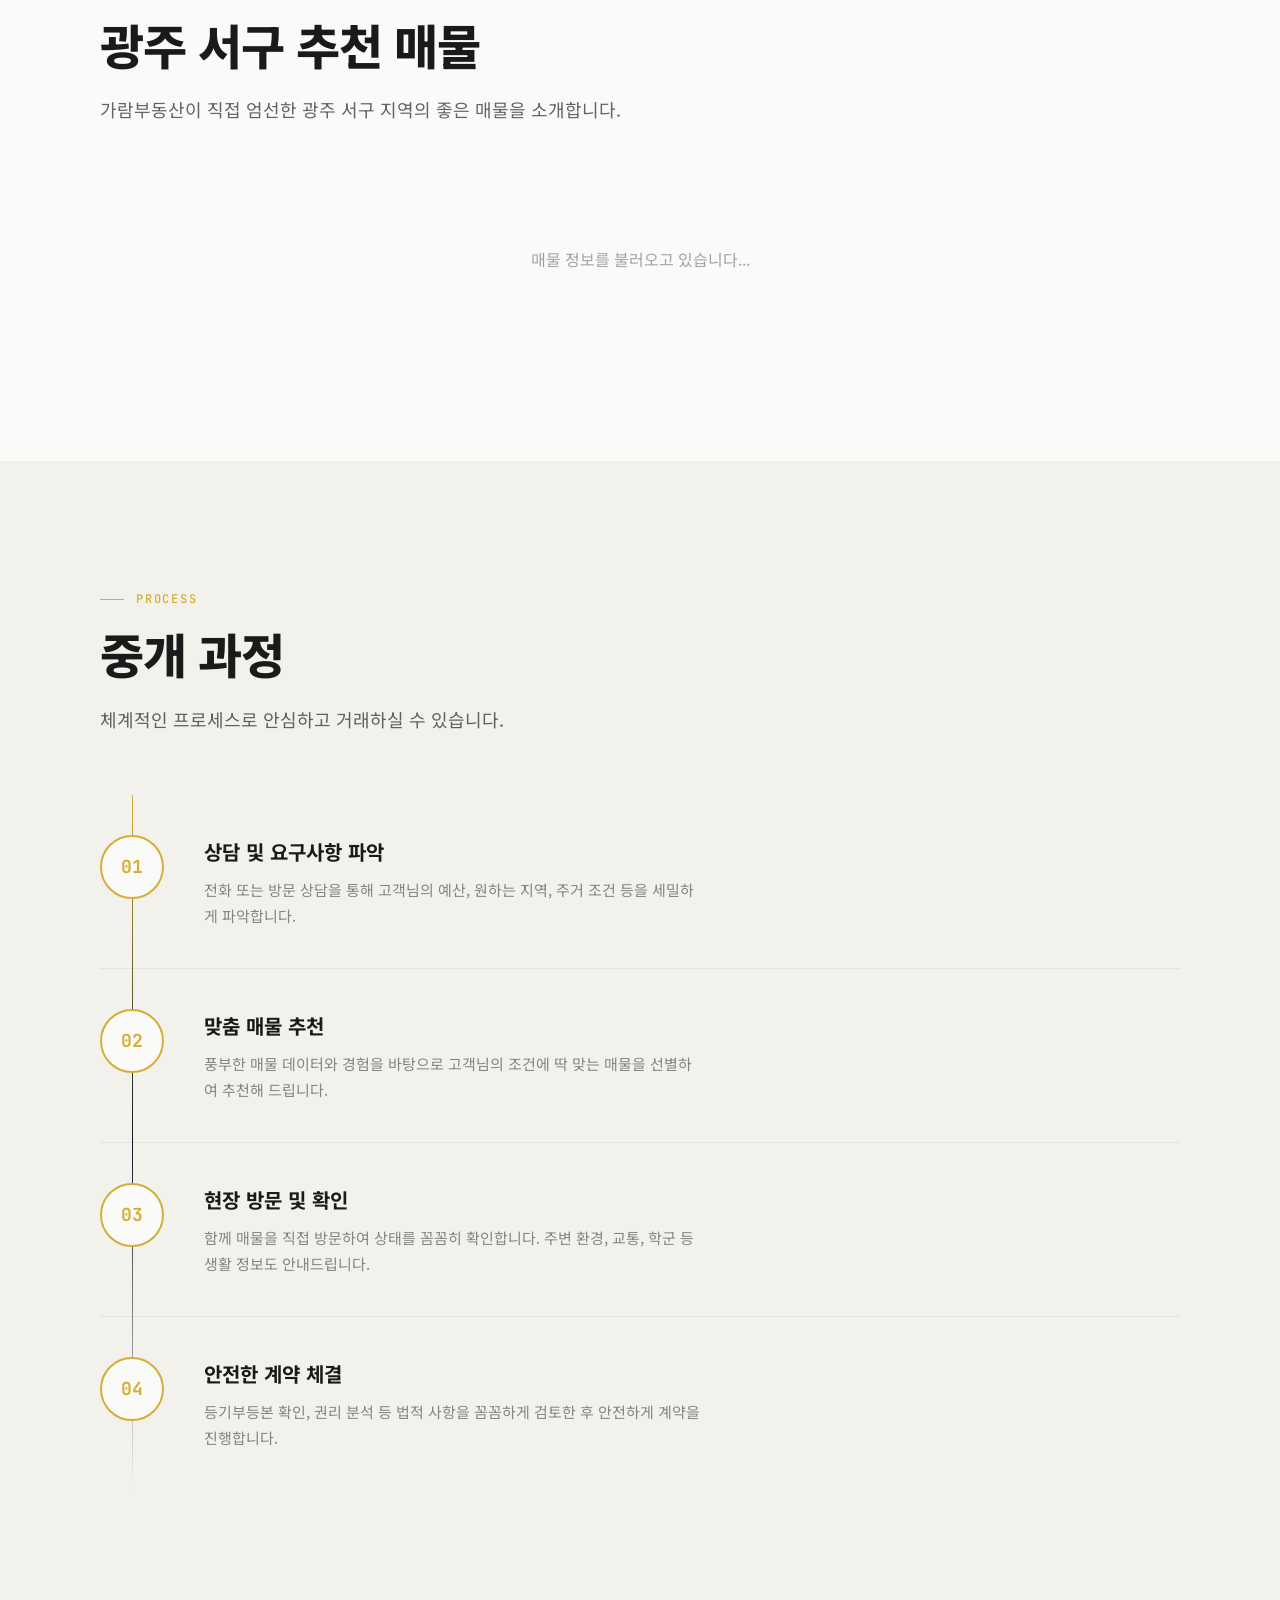
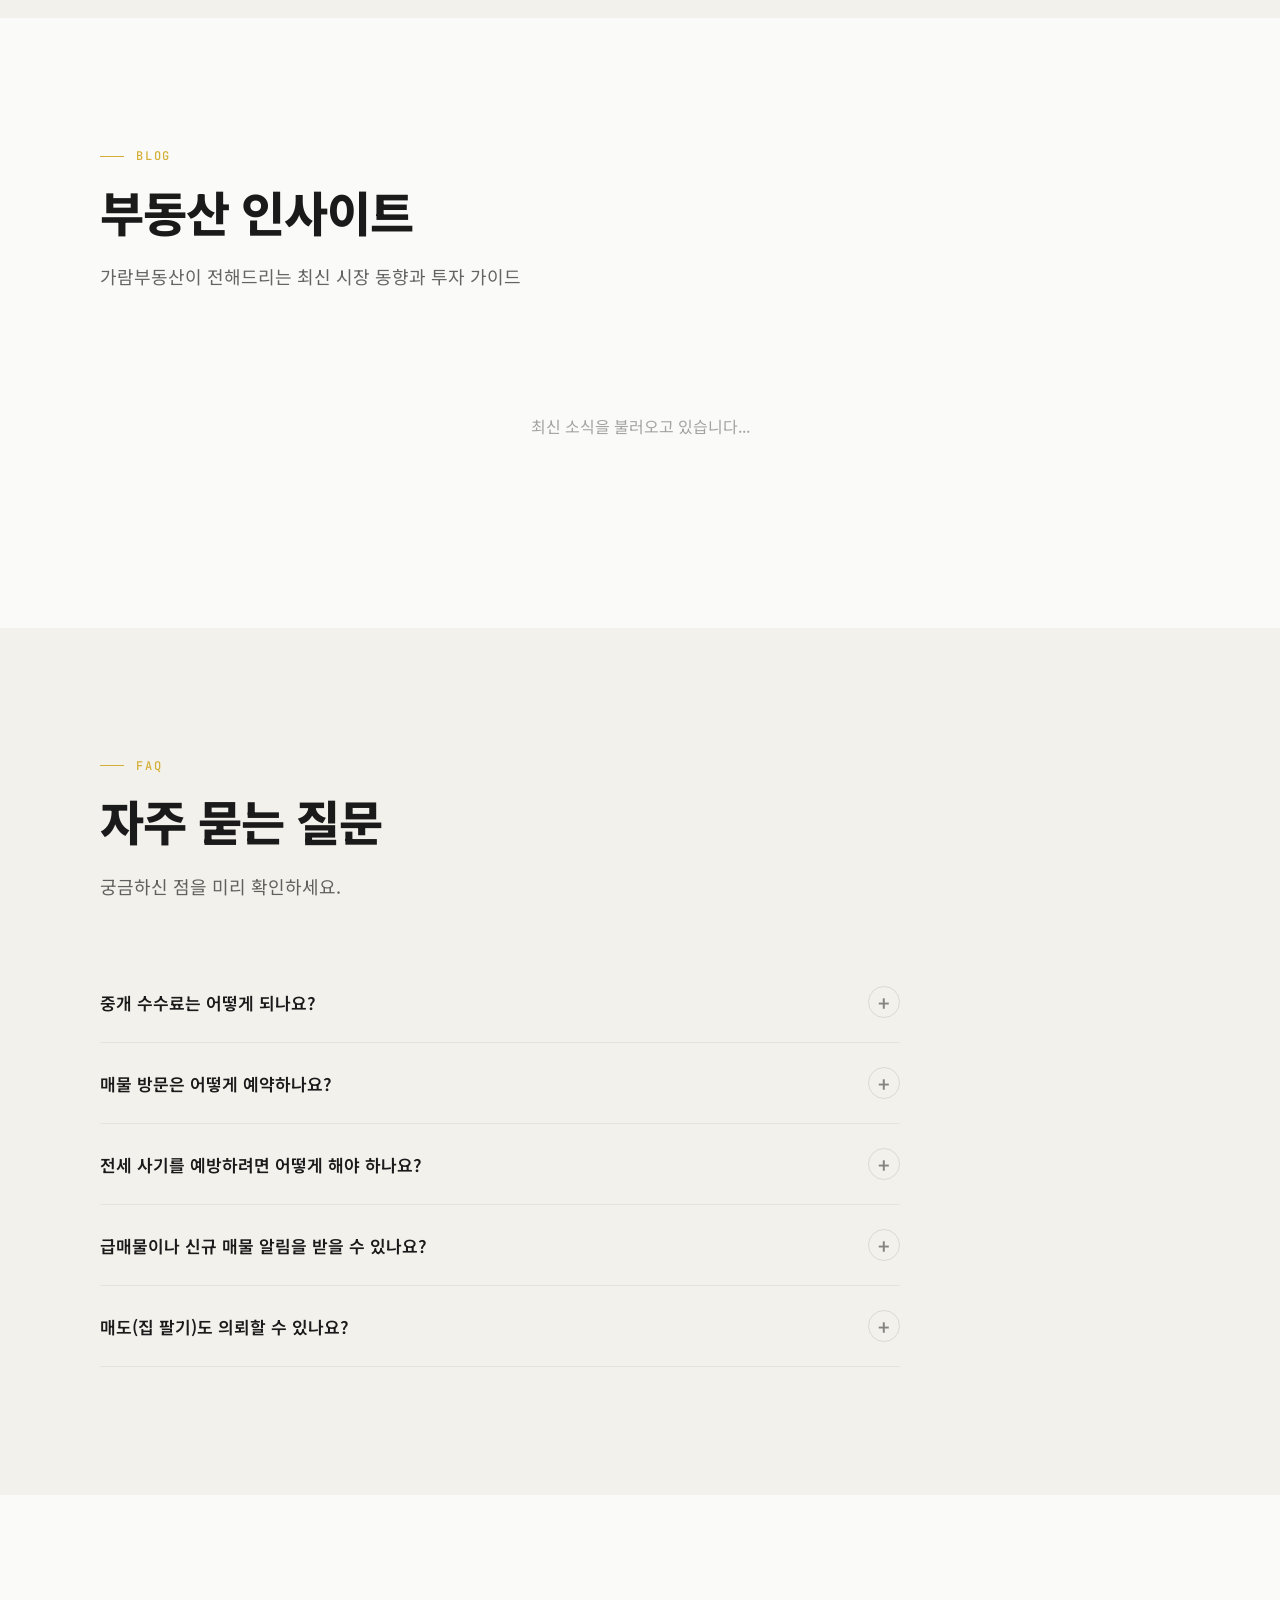
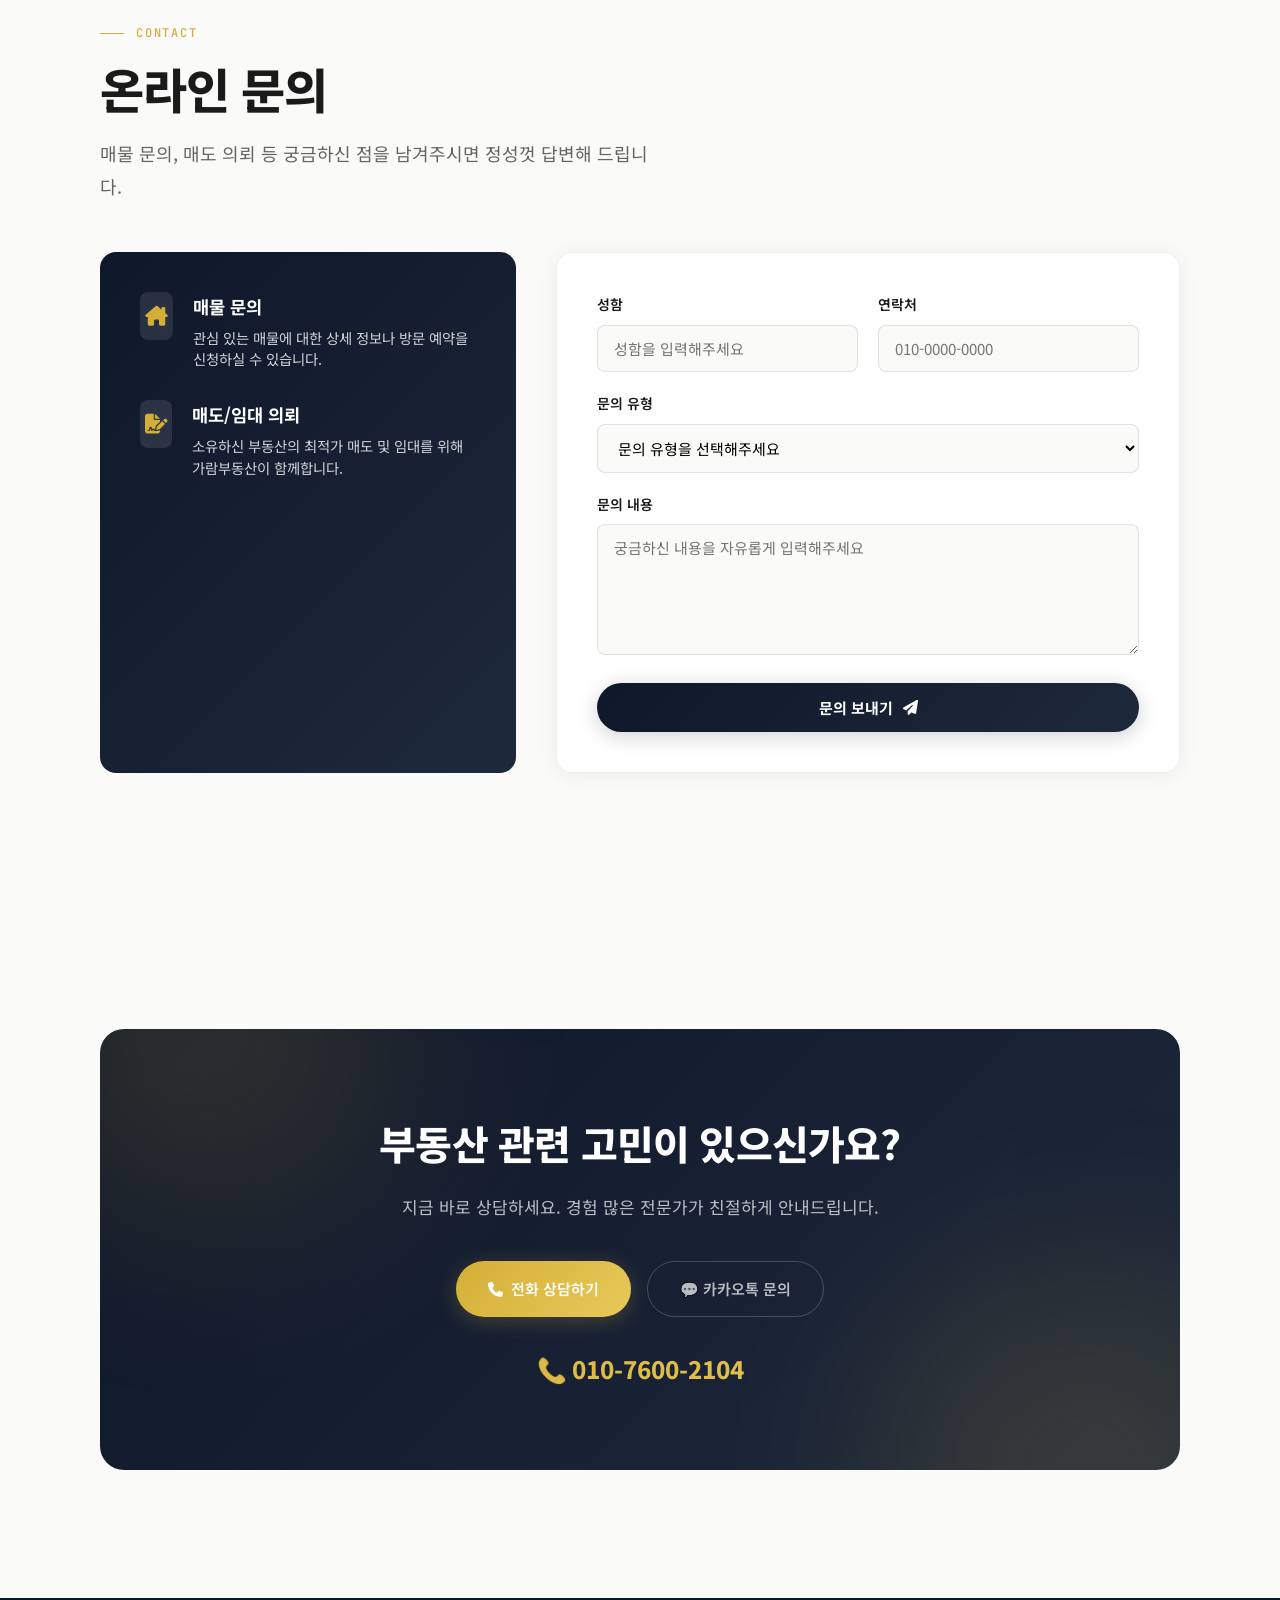
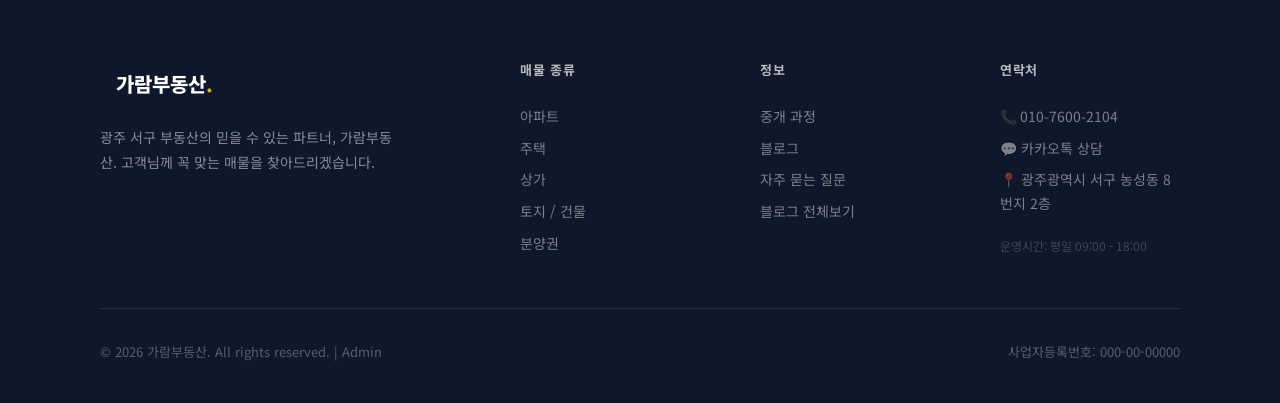
==== commit a687aade: "Add general inquiry form with Formspree" ====
--- a/index.html
+++ b/index.html
@@ -325,6 +325,66 @@
             <div class="faq-answer-inner">물론입니다. 매도 의뢰 시 적정 시세 분석, 매물 사진 촬영, 온라인 홍보까지 체계적으로 진행하여 최적의 가격에 빠르게 거래될 수 있도록 도와드립니다.</div>
           </div>
         </div>
+      </div>
+    </div>
+  </section>
+
+  <!-- ====== Inquiry Section ====== -->
+  <section class="contact-form-section" id="inquiry">
+    <div class="container">
+      <div class="reveal">
+        <span class="section-label">Contact</span>
+        <h2 class="section-title">온라인 문의</h2>
+        <p class="section-desc">매물 문의, 매도 의뢰 등 궁금하신 점을 남겨주시면 정성껏 답변해 드립니다.</p>
+      </div>
+
+      <div class="contact-container reveal">
+        <div class="contact-info-card">
+          <div class="info-item">
+            <div class="info-icon"><i class="fa-solid fa-house-chimney"></i></div>
+            <div class="info-text">
+              <h4>매물 문의</h4>
+              <p>관심 있는 매물에 대한 상세 정보나 방문 예약을 신청하실 수 있습니다.</p>
+            </div>
+          </div>
+          <div class="info-item">
+            <div class="info-icon"><i class="fa-solid fa-file-signature"></i></div>
+            <div class="info-text">
+              <h4>매도/임대 의뢰</h4>
+              <p>소유하신 부동산의 최적가 매도 및 임대를 위해 가람부동산이 함께합니다.</p>
+            </div>
+          </div>
+        </div>
+
+        <form action="https://formspree.io/f/mqenayzy" method="POST" class="contact-form">
+          <div class="form-grid">
+            <div class="form-group">
+              <label for="name">성함</label>
+              <input type="text" id="name" name="name" placeholder="성함을 입력해주세요" required>
+            </div>
+            <div class="form-group">
+              <label for="phone">연락처</label>
+              <input type="tel" id="phone" name="phone" placeholder="010-0000-0000" required>
+            </div>
+          </div>
+          <div class="form-group">
+            <label for="inquiry-type">문의 유형</label>
+            <select id="inquiry-type" name="inquiry-type" required>
+              <option value="" disabled selected>문의 유형을 선택해주세요</option>
+              <option value="buy">매수/임차 문의</option>
+              <option value="sell">매도/임대 의뢰</option>
+              <option value="consult">부동산 투자 상담</option>
+              <option value="other">기타 일반 문의</option>
+            </select>
+          </div>
+          <div class="form-group">
+            <label for="message">문의 내용</label>
+            <textarea id="message" name="message" rows="5" placeholder="궁금하신 내용을 자유롭게 입력해주세요" required></textarea>
+          </div>
+          <button type="submit" class="btn btn-primary submit-btn">
+            문의 보내기 <i class="fa-solid fa-paper-plane"></i>
+          </button>
+        </form>
       </div>
     </div>
   </section>
--- a/style.css
+++ b/style.css
@@ -0,0 +1,1532 @@
+/* ========================================
+   Design System - 가람부동산
+   Modern, Light, Premium Aesthetic
+   ======================================== */
+
+/* --- Google Fonts --- */
+@import url('https://fonts.googleapis.com/css2?family=Noto+Sans+KR:wght@300;400;500;600;700;800;900&family=Inter:wght@300;400;500;600;700;800;900&family=JetBrains+Mono:wght@400;500;600&display=swap');
+
+/* --- CSS Custom Properties --- */
+:root {
+  /* Colors - Light Premium */
+  --bg-primary: #FAFAF8;
+  --bg-secondary: #F3F1EC;
+  --bg-tertiary: #EDE9E0;
+  --bg-card: #FFFFFF;
+  --bg-card-hover: #FFFFFF;
+  --bg-glass: rgba(255, 255, 255, 0.75);
+  --bg-glass-hover: rgba(255, 255, 255, 0.9);
+  
+  --text-primary: #1a1a1a;
+  --text-secondary: rgba(0, 0, 0, 0.6);
+  --text-tertiary: rgba(0, 0, 0, 0.45);
+  --text-muted: rgba(0, 0, 0, 0.25);
+  
+  --accent-primary: #D4AF37;
+  --accent-primary-hover: #C9A02E;
+  --accent-glow: rgba(212, 175, 55, 0.12);
+  --accent-navy: #0F172A;
+  --accent-navy-glow: rgba(15, 23, 42, 0.08);
+  --accent-gradient: linear-gradient(135deg, #D4AF37 0%, #E8C959 100%);
+  --accent-gradient-dark: linear-gradient(135deg, #0F172A 0%, #1E293B 100%);
+  
+  --border-subtle: rgba(0, 0, 0, 0.06);
+  --border-light: rgba(0, 0, 0, 0.1);
+  --border-accent: rgba(212, 175, 55, 0.3);
+  
+  /* Typography */
+  --font-primary: 'Noto Sans KR', 'Inter', -apple-system, BlinkMacSystemFont, sans-serif;
+  --font-mono: 'JetBrains Mono', monospace;
+  
+  /* Spacing */
+  --section-padding: clamp(80px, 10vw, 140px);
+  --container-max: 1200px;
+  --container-padding: clamp(20px, 5vw, 60px);
+  
+  /* Border Radius */
+  --radius-sm: 8px;
+  --radius-md: 12px;
+  --radius-lg: 16px;
+  --radius-xl: 24px;
+  --radius-full: 9999px;
+  
+  /* Transitions */
+  --ease-out: cubic-bezier(0.16, 1, 0.3, 1);
+  --ease-spring: cubic-bezier(0.34, 1.56, 0.64, 1);
+  --transition-fast: 200ms var(--ease-out);
+  --transition-base: 350ms var(--ease-out);
+  --transition-slow: 600ms var(--ease-out);
+  
+  /* Shadows */
+  --shadow-card: 0 2px 20px rgba(0, 0, 0, 0.06);
+  --shadow-card-hover: 0 8px 40px rgba(0, 0, 0, 0.1);
+  --shadow-elevated: 0 12px 48px rgba(0, 0, 0, 0.12);
+  --shadow-glow: 0 0 40px rgba(212, 175, 55, 0.15);
+}
+
+/* --- Reset & Base --- */
+*, *::before, *::after {
+  margin: 0;
+  padding: 0;
+  box-sizing: border-box;
+}
+
+html {
+  scroll-behavior: smooth;
+  -webkit-font-smoothing: antialiased;
+  -moz-osx-font-smoothing: grayscale;
+}
+
+body {
+  font-family: var(--font-primary);
+  background-color: var(--bg-primary);
+  color: var(--text-primary);
+  line-height: 1.7;
+  overflow-x: hidden;
+  font-weight: 400;
+}
+
+body.modal-open {
+  overflow: hidden;
+}
+
+a {
+  color: inherit;
+  text-decoration: none;
+}
+
+img {
+  max-width: 100%;
+  height: auto;
+  display: block;
+}
+
+button {
+  cursor: pointer;
+  font-family: inherit;
+  border: none;
+  background: none;
+  color: inherit;
+}
+
+ul, ol {
+  list-style: none;
+}
+
+/* --- Container --- */
+.container {
+  max-width: var(--container-max);
+  margin: 0 auto;
+  padding: 0 var(--container-padding);
+}
+
+/* --- Section Base --- */
+.section {
+  padding: var(--section-padding) 0;
+  position: relative;
+}
+
+.section-label {
+  font-family: var(--font-mono);
+  font-size: 0.75rem;
+  font-weight: 500;
+  letter-spacing: 0.15em;
+  text-transform: uppercase;
+  color: var(--accent-primary);
+  margin-bottom: 16px;
+  display: flex;
+  align-items: center;
+  gap: 12px;
+}
+
+.section-label::before {
+  content: '';
+  width: 24px;
+  height: 1px;
+  background: var(--accent-primary);
+}
+
+.section-title {
+  font-size: clamp(2rem, 4vw, 3rem);
+  font-weight: 800;
+  line-height: 1.2;
+  letter-spacing: -0.02em;
+  margin-bottom: 20px;
+  color: var(--text-primary);
+}
+
+.section-desc {
+  font-size: clamp(1rem, 1.5vw, 1.125rem);
+  color: var(--text-secondary);
+  max-width: 560px;
+  line-height: 1.8;
+}
+
+/* ========================================
+   Navigation
+   ======================================== */
+.navbar {
+  position: fixed;
+  top: 20px;
+  left: 50%;
+  transform: translateX(-50%);
+  z-index: 1000;
+  padding: 0;
+}
+
+.navbar-inner {
+  display: flex;
+  align-items: center;
+  gap: 8px;
+  padding: 8px 12px;
+  background: var(--bg-glass);
+  backdrop-filter: blur(20px) saturate(180%);
+  -webkit-backdrop-filter: blur(20px) saturate(180%);
+  border: 1px solid var(--border-subtle);
+  border-radius: var(--radius-full);
+  box-shadow: 0 4px 30px rgba(0, 0, 0, 0.08);
+}
+
+.nav-logo {
+  font-size: 0.9375rem;
+  font-weight: 800;
+  padding: 8px 16px;
+  white-space: nowrap;
+  color: var(--accent-navy);
+}
+
+.nav-logo span {
+  color: var(--accent-primary);
+}
+
+.nav-links {
+  display: flex;
+  align-items: center;
+  gap: 2px;
+}
+
+.nav-link {
+  font-size: 0.8125rem;
+  font-weight: 500;
+  padding: 8px 16px;
+  border-radius: var(--radius-full);
+  color: var(--text-secondary);
+  transition: var(--transition-fast);
+  white-space: nowrap;
+}
+
+.nav-link:hover {
+  color: var(--text-primary);
+  background: rgba(0, 0, 0, 0.04);
+}
+
+.nav-cta {
+  font-size: 0.8125rem;
+  font-weight: 600;
+  padding: 8px 20px;
+  border-radius: var(--radius-full);
+  background: var(--accent-gradient-dark);
+  color: white;
+  transition: var(--transition-fast);
+  white-space: nowrap;
+  margin-left: 4px;
+}
+
+.nav-cta:hover {
+  transform: scale(1.05);
+  box-shadow: 0 4px 20px rgba(15, 23, 42, 0.25);
+}
+
+.nav-mobile-toggle {
+  display: none;
+  width: 36px;
+  height: 36px;
+  align-items: center;
+  justify-content: center;
+  border-radius: var(--radius-full);
+  transition: var(--transition-fast);
+}
+
+.nav-mobile-toggle:hover {
+  background: rgba(0, 0, 0, 0.04);
+}
+
+.hamburger {
+  width: 18px;
+  height: 14px;
+  display: flex;
+  flex-direction: column;
+  justify-content: space-between;
+}
+
+.hamburger span {
+  display: block;
+  width: 100%;
+  height: 2px;
+  background: var(--text-primary);
+  border-radius: 1px;
+  transition: var(--transition-fast);
+}
+
+/* Mobile menu */
+.mobile-menu {
+  position: fixed;
+  top: 0;
+  left: 0;
+  width: 100%;
+  height: 100vh;
+  background: rgba(250, 250, 248, 0.97);
+  backdrop-filter: blur(30px);
+  -webkit-backdrop-filter: blur(30px);
+  z-index: 999;
+  display: flex;
+  flex-direction: column;
+  justify-content: center;
+  align-items: center;
+  gap: 32px;
+  opacity: 0;
+  visibility: hidden;
+  transition: var(--transition-base);
+}
+
+.mobile-menu.active {
+  opacity: 1;
+  visibility: visible;
+}
+
+.mobile-menu a {
+  font-size: 1.5rem;
+  font-weight: 600;
+  color: var(--text-secondary);
+  transition: var(--transition-fast);
+}
+
+.mobile-menu a:hover {
+  color: var(--text-primary);
+}
+
+.mobile-close {
+  position: absolute;
+  top: 24px;
+  right: 24px;
+  width: 40px;
+  height: 40px;
+  display: flex;
+  align-items: center;
+  justify-content: center;
+  font-size: 1.5rem;
+  color: var(--text-secondary);
+  cursor: pointer;
+}
+
+/* ========================================
+   Hero Section
+   ======================================== */
+.hero {
+  min-height: 100vh;
+  display: flex;
+  align-items: center;
+  padding-top: 100px;
+  position: relative;
+  overflow: hidden;
+}
+
+.hero-bg-glow {
+  position: absolute;
+  width: 600px;
+  height: 600px;
+  border-radius: 50%;
+  filter: blur(120px);
+  opacity: 0.2;
+  pointer-events: none;
+}
+
+.hero-bg-glow--gold {
+  top: -20%;
+  right: -10%;
+  background: var(--accent-primary);
+}
+
+.hero-bg-glow--navy {
+  bottom: -30%;
+  left: -10%;
+  background: var(--accent-navy);
+  opacity: 0.06;
+}
+
+.hero .container {
+  display: grid;
+  grid-template-columns: 1fr 1fr;
+  gap: 60px;
+  align-items: center;
+}
+
+.hero-content {
+  z-index: 2;
+}
+
+.hero-badge {
+  display: inline-flex;
+  align-items: center;
+  gap: 8px;
+  padding: 6px 16px 6px 8px;
+  background: rgba(212, 175, 55, 0.08);
+  border: 1px solid rgba(212, 175, 55, 0.2);
+  border-radius: var(--radius-full);
+  font-size: 0.8125rem;
+  font-weight: 500;
+  color: var(--accent-primary);
+  margin-bottom: 32px;
+  animation: fadeInUp 0.8s var(--ease-out) both;
+}
+
+.hero-badge .dot {
+  width: 8px;
+  height: 8px;
+  border-radius: 50%;
+  background: #22c55e;
+  animation: pulse-dot 2s ease-in-out infinite;
+}
+
+.hero-subtitle {
+  font-size: clamp(0.9375rem, 1.5vw, 1.125rem);
+  color: var(--text-secondary);
+  margin-bottom: 16px;
+  animation: fadeInUp 0.8s var(--ease-out) 0.1s both;
+}
+
+.hero-title {
+  font-size: clamp(2.5rem, 6vw, 4rem);
+  font-weight: 900;
+  line-height: 1.15;
+  letter-spacing: -0.03em;
+  margin-bottom: 28px;
+  animation: fadeInUp 0.8s var(--ease-out) 0.2s both;
+}
+
+.hero-title .highlight {
+  background: var(--accent-gradient);
+  -webkit-background-clip: text;
+  -webkit-text-fill-color: transparent;
+  background-clip: text;
+}
+
+.hero-desc {
+  font-size: clamp(0.9375rem, 1.3vw, 1.0625rem);
+  color: var(--text-tertiary);
+  line-height: 1.8;
+  max-width: 440px;
+  margin-bottom: 40px;
+  animation: fadeInUp 0.8s var(--ease-out) 0.3s both;
+}
+
+.hero-actions {
+  display: flex;
+  align-items: center;
+  gap: 16px;
+  animation: fadeInUp 0.8s var(--ease-out) 0.4s both;
+}
+
+.hero-visual {
+  position: relative;
+  z-index: 2;
+  animation: fadeIn 1.2s var(--ease-out) 0.4s both;
+}
+
+.hero-image-wrapper {
+  position: relative;
+  border-radius: var(--radius-xl);
+  overflow: hidden;
+  aspect-ratio: 4/5;
+  box-shadow: var(--shadow-elevated);
+}
+
+.hero-image-wrapper::after {
+  content: '';
+  position: absolute;
+  inset: 0;
+  background: linear-gradient(180deg, transparent 60%, rgba(0, 0, 0, 0.15));
+  pointer-events: none;
+}
+
+.hero-image-wrapper img {
+  width: 100%;
+  height: 100%;
+  object-fit: cover;
+}
+
+.hero-image-glow {
+  position: absolute;
+  width: 100%;
+  height: 100%;
+  top: 20px;
+  left: 20px;
+  border-radius: var(--radius-xl);
+  background: var(--accent-gradient);
+  opacity: 0.12;
+  filter: blur(40px);
+  z-index: -1;
+}
+
+/* ========================================
+   Search Box (Hero)
+   ======================================== */
+.search-container {
+  margin-top: 40px;
+  animation: fadeInUp 0.8s var(--ease-out) 0.5s both;
+}
+
+.search-box-grid {
+  display: flex;
+  gap: 12px;
+  flex-wrap: wrap;
+  align-items: flex-end;
+}
+
+.search-field {
+  flex: 1;
+  min-width: 120px;
+}
+
+.search-field label {
+  display: block;
+  font-size: 0.75rem;
+  font-weight: 600;
+  color: var(--text-tertiary);
+  margin-bottom: 6px;
+  text-transform: uppercase;
+  letter-spacing: 0.05em;
+}
+
+.search-field select,
+.search-field input {
+  width: 100%;
+  padding: 10px 14px;
+  border: 1px solid var(--border-light);
+  border-radius: var(--radius-sm);
+  font-size: 0.875rem;
+  font-family: inherit;
+  background: var(--bg-card);
+  color: var(--text-primary);
+  transition: var(--transition-fast);
+  appearance: none;
+}
+
+.search-field select:focus,
+.search-field input:focus {
+  outline: none;
+  border-color: var(--accent-primary);
+  box-shadow: 0 0 0 3px var(--accent-glow);
+}
+
+.search-btn {
+  padding: 10px 24px;
+  background: var(--accent-gradient-dark);
+  color: white;
+  border: none;
+  border-radius: var(--radius-sm);
+  font-size: 0.875rem;
+  font-weight: 600;
+  cursor: pointer;
+  transition: var(--transition-fast);
+  white-space: nowrap;
+}
+
+.search-btn:hover {
+  transform: translateY(-1px);
+  box-shadow: 0 4px 12px rgba(15, 23, 42, 0.2);
+}
+
+/* ========================================
+   Stats Bar
+   ======================================== */
+.stats-bar {
+  padding: 60px 0;
+  border-top: 1px solid var(--border-subtle);
+  border-bottom: 1px solid var(--border-subtle);
+  background: var(--bg-secondary);
+}
+
+.stats-grid {
+  display: grid;
+  grid-template-columns: repeat(4, 1fr);
+  gap: 40px;
+}
+
+.stat-item {
+  text-align: center;
+  position: relative;
+}
+
+.stat-item:not(:last-child)::after {
+  content: '';
+  position: absolute;
+  right: -20px;
+  top: 50%;
+  transform: translateY(-50%);
+  width: 1px;
+  height: 50%;
+  background: var(--border-subtle);
+}
+
+.stat-number {
+  font-size: clamp(2rem, 4vw, 3rem);
+  font-weight: 900;
+  letter-spacing: -0.02em;
+  background: var(--accent-gradient);
+  -webkit-background-clip: text;
+  -webkit-text-fill-color: transparent;
+  background-clip: text;
+  line-height: 1.2;
+}
+
+.stat-label {
+  font-size: 0.875rem;
+  color: var(--text-tertiary);
+  margin-top: 8px;
+  font-weight: 500;
+}
+
+/* ========================================
+   Ticker / Scrolling Tags
+   ======================================== */
+.ticker-section {
+  padding: 40px 0;
+  overflow: hidden;
+  border-top: 1px solid var(--border-subtle);
+  border-bottom: 1px solid var(--border-subtle);
+}
+
+.ticker-track {
+  display: flex;
+  gap: 24px;
+  animation: scroll-left 30s linear infinite;
+  width: fit-content;
+}
+
+.ticker-item {
+  font-size: clamp(1.5rem, 3vw, 2.5rem);
+  font-weight: 800;
+  white-space: nowrap;
+  color: var(--text-muted);
+  transition: color 0.3s ease;
+}
+
+.ticker-item:hover {
+  color: var(--text-secondary);
+}
+
+.ticker-separator {
+  color: var(--accent-primary);
+  font-size: clamp(1.5rem, 3vw, 2.5rem);
+}
+
+/* ========================================
+   Property Cards (Featured)
+   ======================================== */
+.property-grid {
+  display: grid;
+  grid-template-columns: repeat(3, 1fr);
+  gap: 24px;
+  margin-top: 60px;
+}
+
+.property-card {
+  background: var(--bg-card);
+  border: 1px solid var(--border-subtle);
+  border-radius: var(--radius-lg);
+  overflow: hidden;
+  transition: var(--transition-base);
+  cursor: pointer;
+  position: relative;
+}
+
+.property-card:hover {
+  transform: translateY(-6px);
+  box-shadow: var(--shadow-card-hover);
+  border-color: var(--border-accent);
+}
+
+.property-card .card-badge {
+  position: absolute;
+  top: 16px;
+  left: 16px;
+  padding: 4px 12px;
+  border-radius: var(--radius-full);
+  font-size: 0.75rem;
+  font-weight: 700;
+  color: white;
+  z-index: 2;
+  letter-spacing: 0.02em;
+}
+
+.property-card .card-img-wrapper {
+  aspect-ratio: 16/10;
+  overflow: hidden;
+}
+
+.property-card .card-img-wrapper img {
+  width: 100%;
+  height: 100%;
+  object-fit: cover;
+  transition: transform 0.6s var(--ease-out);
+}
+
+.property-card:hover .card-img-wrapper img {
+  transform: scale(1.05);
+}
+
+.property-card .card-body {
+  padding: 24px;
+}
+
+.property-card .card-price {
+  font-size: 1.25rem;
+  font-weight: 800;
+  color: var(--accent-navy);
+  margin-bottom: 8px;
+}
+
+.property-card .card-title {
+  font-size: 1rem;
+  font-weight: 600;
+  margin-bottom: 6px;
+  color: var(--text-primary);
+}
+
+.property-card .card-address {
+  font-size: 0.8125rem;
+  color: var(--text-tertiary);
+  margin-bottom: 16px;
+  display: flex;
+  align-items: center;
+  gap: 4px;
+}
+
+.property-card .card-features {
+  display: flex;
+  gap: 16px;
+  font-size: 0.8125rem;
+  color: var(--text-secondary);
+  padding-top: 16px;
+  border-top: 1px solid var(--border-subtle);
+}
+
+.property-card .card-features span {
+  display: flex;
+  align-items: center;
+  gap: 6px;
+}
+
+.property-card .card-features i {
+  color: var(--accent-primary);
+  font-size: 0.75rem;
+}
+
+/* ========================================
+   Process Section
+   ======================================== */
+.process-timeline {
+  margin-top: 60px;
+  position: relative;
+}
+
+.process-timeline::before {
+  content: '';
+  position: absolute;
+  top: 0;
+  left: 32px;
+  width: 1px;
+  height: 100%;
+  background: linear-gradient(180deg, var(--accent-primary), var(--accent-navy), transparent);
+}
+
+.process-step {
+  display: flex;
+  gap: 40px;
+  padding: 40px 0;
+  position: relative;
+}
+
+.process-step:not(:last-child) {
+  border-bottom: 1px solid var(--border-subtle);
+}
+
+.process-marker {
+  position: relative;
+  z-index: 2;
+  flex-shrink: 0;
+}
+
+.process-marker .number {
+  width: 64px;
+  height: 64px;
+  border-radius: 50%;
+  background: var(--bg-primary);
+  border: 2px solid var(--accent-primary);
+  display: flex;
+  align-items: center;
+  justify-content: center;
+  font-family: var(--font-mono);
+  font-size: 1.125rem;
+  font-weight: 700;
+  color: var(--accent-primary);
+  transition: var(--transition-base);
+}
+
+.process-step:hover .process-marker .number {
+  background: var(--accent-glow);
+  border-color: var(--accent-primary-hover);
+  box-shadow: 0 0 20px var(--accent-glow);
+}
+
+.process-content h3 {
+  font-size: 1.25rem;
+  font-weight: 700;
+  margin-bottom: 8px;
+}
+
+.process-content p {
+  color: var(--text-tertiary);
+  font-size: 0.9375rem;
+  line-height: 1.7;
+  max-width: 500px;
+}
+
+/* ========================================
+   Blog Section
+   ======================================== */
+.blog-grid {
+  display: grid;
+  grid-template-columns: repeat(3, 1fr);
+  gap: 24px;
+  margin-top: 60px;
+}
+
+.blog-card {
+  background: var(--bg-card);
+  border: 1px solid var(--border-subtle);
+  border-radius: var(--radius-lg);
+  overflow: hidden;
+  transition: var(--transition-base);
+}
+
+.blog-card:hover {
+  transform: translateY(-4px);
+  box-shadow: var(--shadow-card-hover);
+}
+
+.blog-card img {
+  width: 100%;
+  aspect-ratio: 16/10;
+  object-fit: cover;
+}
+
+.blog-card-content {
+  padding: 24px;
+}
+
+.blog-card-content .blog-category {
+  display: inline-block;
+  padding: 3px 10px;
+  background: var(--accent-glow);
+  color: var(--accent-primary);
+  border-radius: var(--radius-full);
+  font-size: 0.75rem;
+  font-weight: 600;
+  margin-bottom: 12px;
+}
+
+.blog-card-content h3 {
+  font-size: 1.125rem;
+  font-weight: 700;
+  margin-bottom: 8px;
+  line-height: 1.4;
+}
+
+.blog-card-content p {
+  font-size: 0.875rem;
+  color: var(--text-tertiary);
+  line-height: 1.6;
+  margin-bottom: 16px;
+  display: -webkit-box;
+  -webkit-line-clamp: 2;
+  -webkit-box-orient: vertical;
+  overflow: hidden;
+}
+
+.blog-card-content .blog-more {
+  font-size: 0.8125rem;
+  font-weight: 600;
+  color: var(--accent-primary);
+  display: inline-flex;
+  align-items: center;
+  gap: 6px;
+  transition: var(--transition-fast);
+}
+
+.blog-card-content .blog-more:hover {
+  gap: 10px;
+}
+
+/* ========================================
+   FAQ Section
+   ======================================== */
+.faq-list {
+  margin-top: 60px;
+  max-width: 800px;
+}
+
+.faq-item {
+  border-bottom: 1px solid var(--border-subtle);
+}
+
+.faq-question {
+  width: 100%;
+  display: flex;
+  align-items: center;
+  justify-content: space-between;
+  padding: 24px 0;
+  font-size: 1.0625rem;
+  font-weight: 600;
+  text-align: left;
+  color: var(--text-primary);
+  transition: var(--transition-fast);
+}
+
+.faq-question:hover {
+  color: var(--accent-primary);
+}
+
+.faq-icon {
+  width: 32px;
+  height: 32px;
+  border-radius: 50%;
+  border: 1px solid var(--border-light);
+  display: flex;
+  align-items: center;
+  justify-content: center;
+  flex-shrink: 0;
+  transition: var(--transition-base);
+  font-size: 1.25rem;
+  color: var(--text-tertiary);
+}
+
+.faq-item.active .faq-icon {
+  background: var(--accent-glow);
+  border-color: var(--accent-primary);
+  color: var(--accent-primary);
+  transform: rotate(45deg);
+}
+
+.faq-answer {
+  max-height: 0;
+  overflow: hidden;
+  transition: max-height 0.4s var(--ease-out);
+}
+
+.faq-answer-inner {
+  padding: 0 0 24px 0;
+  font-size: 0.9375rem;
+  color: var(--text-tertiary);
+  line-height: 1.8;
+}
+
+.faq-item.active .faq-answer {
+  max-height: 300px;
+}
+
+/* ========================================
+   CTA Section
+   ======================================== */
+.cta-section {
+  padding: var(--section-padding) 0;
+  position: relative;
+  overflow: hidden;
+}
+
+.cta-card {
+  position: relative;
+  padding: 80px 60px;
+  background: var(--accent-gradient-dark);
+  border-radius: var(--radius-xl);
+  text-align: center;
+  overflow: hidden;
+  color: white;
+}
+
+.cta-glow {
+  position: absolute;
+  width: 400px;
+  height: 400px;
+  border-radius: 50%;
+  filter: blur(100px);
+  opacity: 0.15;
+  pointer-events: none;
+}
+
+.cta-glow--1 {
+  top: -200px;
+  left: -100px;
+  background: var(--accent-primary);
+}
+
+.cta-glow--2 {
+  bottom: -200px;
+  right: -100px;
+  background: var(--accent-primary);
+}
+
+.cta-title {
+  font-size: clamp(1.75rem, 3.5vw, 2.5rem);
+  font-weight: 800;
+  letter-spacing: -0.02em;
+  margin-bottom: 16px;
+  position: relative;
+  z-index: 1;
+}
+
+.cta-desc {
+  font-size: 1.0625rem;
+  color: rgba(255, 255, 255, 0.7);
+  margin-bottom: 40px;
+  position: relative;
+  z-index: 1;
+}
+
+.cta-actions {
+  display: flex;
+  justify-content: center;
+  gap: 16px;
+  flex-wrap: wrap;
+  position: relative;
+  z-index: 1;
+}
+
+.cta-phone {
+  display: flex;
+  align-items: center;
+  gap: 8px;
+  font-size: 1.5rem;
+  font-weight: 800;
+  margin-top: 32px;
+  position: relative;
+  z-index: 1;
+  justify-content: center;
+  background: var(--accent-gradient);
+  -webkit-background-clip: text;
+  -webkit-text-fill-color: transparent;
+  background-clip: text;
+}
+
+/* ========================================
+   Footer
+   ======================================== */
+.footer {
+  padding: 60px 0 40px;
+  border-top: 1px solid var(--border-subtle);
+  background: var(--accent-navy);
+  color: white;
+}
+
+.footer-grid {
+  display: grid;
+  grid-template-columns: 2fr 1fr 1fr 1fr;
+  gap: 60px;
+  margin-bottom: 48px;
+}
+
+.footer-brand .nav-logo {
+  color: white;
+}
+
+.footer-brand p {
+  font-size: 0.875rem;
+  color: rgba(255, 255, 255, 0.5);
+  line-height: 1.8;
+  margin-top: 16px;
+  max-width: 300px;
+}
+
+.footer-col h4 {
+  font-size: 0.8125rem;
+  font-weight: 700;
+  letter-spacing: 0.05em;
+  text-transform: uppercase;
+  color: rgba(255, 255, 255, 0.7);
+  margin-bottom: 20px;
+}
+
+.footer-col a {
+  display: block;
+  font-size: 0.875rem;
+  color: rgba(255, 255, 255, 0.45);
+  padding: 4px 0;
+  transition: var(--transition-fast);
+}
+
+.footer-col a:hover {
+  color: white;
+}
+
+.footer-bottom {
+  display: flex;
+  justify-content: space-between;
+  align-items: center;
+  padding-top: 32px;
+  border-top: 1px solid rgba(255, 255, 255, 0.1);
+  font-size: 0.8125rem;
+  color: rgba(255, 255, 255, 0.3);
+}
+
+/* ========================================
+   Buttons
+   ======================================== */
+.btn {
+  display: inline-flex;
+  align-items: center;
+  gap: 8px;
+  font-weight: 600;
+  border-radius: var(--radius-full);
+  transition: var(--transition-base);
+  white-space: nowrap;
+  position: relative;
+  overflow: hidden;
+}
+
+.btn-primary {
+  padding: 14px 32px;
+  font-size: 0.9375rem;
+  background: var(--accent-gradient-dark);
+  color: white;
+  box-shadow: 0 4px 20px rgba(15, 23, 42, 0.2);
+}
+
+.btn-primary:hover {
+  transform: translateY(-2px);
+  box-shadow: 0 8px 30px rgba(15, 23, 42, 0.3);
+}
+
+.btn-secondary {
+  padding: 14px 32px;
+  font-size: 0.9375rem;
+  background: transparent;
+  border: 1px solid var(--border-light);
+  color: var(--text-secondary);
+}
+
+.btn-secondary:hover {
+  background: rgba(0, 0, 0, 0.03);
+  border-color: var(--accent-primary);
+  color: var(--text-primary);
+}
+
+.btn-gold {
+  padding: 14px 32px;
+  font-size: 0.9375rem;
+  background: var(--accent-gradient);
+  color: white;
+  box-shadow: 0 4px 20px rgba(212, 175, 55, 0.25);
+}
+
+.btn-gold:hover {
+  transform: translateY(-2px);
+  box-shadow: 0 8px 30px rgba(212, 175, 55, 0.35);
+}
+
+/* ========================================
+   Property Modal
+   ======================================== */
+.modal-overlay {
+  display: none;
+  position: fixed;
+  inset: 0;
+  background: rgba(0, 0, 0, 0.5);
+  backdrop-filter: blur(4px);
+  z-index: 2000;
+  justify-content: center;
+  align-items: center;
+  padding: 20px;
+}
+
+.modal-overlay.active {
+  display: flex;
+}
+
+.modal-content {
+  background: var(--bg-card);
+  border-radius: var(--radius-xl);
+  max-width: 700px;
+  width: 100%;
+  max-height: 90vh;
+  overflow-y: auto;
+  box-shadow: var(--shadow-elevated);
+  position: relative;
+}
+
+.modal-close {
+  position: absolute;
+  top: 16px;
+  right: 16px;
+  width: 36px;
+  height: 36px;
+  border-radius: 50%;
+  background: rgba(0, 0, 0, 0.5);
+  color: white;
+  display: flex;
+  align-items: center;
+  justify-content: center;
+  font-size: 1.125rem;
+  cursor: pointer;
+  z-index: 10;
+  border: none;
+  transition: var(--transition-fast);
+}
+
+.modal-close:hover {
+  background: rgba(0, 0, 0, 0.7);
+}
+
+.modal-img {
+  width: 100%;
+  aspect-ratio: 16/10;
+  object-fit: cover;
+  border-radius: var(--radius-xl) var(--radius-xl) 0 0;
+}
+
+.modal-body {
+  padding: 32px;
+}
+
+.modal-badge {
+  display: inline-block;
+  padding: 4px 12px;
+  border-radius: var(--radius-full);
+  font-size: 0.75rem;
+  font-weight: 700;
+  color: white;
+  margin-bottom: 12px;
+}
+
+.modal-title {
+  font-size: 1.5rem;
+  font-weight: 800;
+  margin-bottom: 8px;
+}
+
+.modal-address {
+  font-size: 0.875rem;
+  color: var(--text-tertiary);
+  margin-bottom: 20px;
+}
+
+.modal-price-section {
+  display: flex;
+  align-items: baseline;
+  gap: 8px;
+  margin-bottom: 24px;
+  padding-bottom: 24px;
+  border-bottom: 1px solid var(--border-subtle);
+}
+
+.modal-price-label {
+  font-size: 0.8125rem;
+  color: var(--text-tertiary);
+}
+
+.modal-price-value {
+  font-size: 1.75rem;
+  font-weight: 900;
+  color: var(--accent-navy);
+}
+
+.modal-specs {
+  display: grid;
+  grid-template-columns: repeat(3, 1fr);
+  gap: 16px;
+  margin-bottom: 24px;
+}
+
+.modal-spec-item {
+  text-align: center;
+  padding: 16px;
+  background: var(--bg-secondary);
+  border-radius: var(--radius-md);
+}
+
+.modal-spec-item .spec-value {
+  font-size: 1.25rem;
+  font-weight: 700;
+  color: var(--text-primary);
+}
+
+.modal-spec-item .spec-label {
+  font-size: 0.75rem;
+  color: var(--text-tertiary);
+  margin-top: 4px;
+}
+
+.modal-desc-section {
+  margin-bottom: 24px;
+}
+
+.modal-desc-section h4 {
+  font-size: 1rem;
+  font-weight: 700;
+  margin-bottom: 8px;
+}
+
+.modal-desc-section p {
+  font-size: 0.9375rem;
+  color: var(--text-secondary);
+  line-height: 1.7;
+}
+
+.modal-actions {
+  display: flex;
+  gap: 12px;
+}
+
+.modal-actions .btn {
+  flex: 1;
+  justify-content: center;
+  padding: 14px 20px;
+  font-size: 0.9375rem;
+  border-radius: var(--radius-md);
+}
+
+/* ========================================
+   Scroll Reveal Animation
+   ======================================== */
+.reveal {
+  opacity: 0;
+  transform: translateY(30px);
+  transition: opacity 0.7s var(--ease-out), transform 0.7s var(--ease-out);
+}
+
+.reveal.visible {
+  opacity: 1;
+  transform: translateY(0);
+}
+
+.reveal-delay-1 { transition-delay: 0.1s; }
+.reveal-delay-2 { transition-delay: 0.2s; }
+.reveal-delay-3 { transition-delay: 0.3s; }
+.reveal-delay-4 { transition-delay: 0.4s; }
+
+/* ========================================
+   Floating CTA Button
+   ======================================== */
+.floating-cta {
+  position: fixed;
+  bottom: 32px;
+  right: 32px;
+  z-index: 900;
+  display: flex;
+  align-items: center;
+  gap: 10px;
+  padding: 16px 28px;
+  background: var(--accent-gradient-dark);
+  color: white;
+  border-radius: var(--radius-full);
+  font-size: 0.9375rem;
+  font-weight: 700;
+  box-shadow: 0 8px 32px rgba(15, 23, 42, 0.3);
+  transition: var(--transition-base);
+  animation: float 3s ease-in-out infinite;
+}
+
+.floating-cta:hover {
+  transform: scale(1.05);
+  box-shadow: 0 12px 40px rgba(15, 23, 42, 0.4);
+}
+
+/* ========================================
+   Keyframes
+   ======================================== */
+@keyframes fadeInUp {
+  from { opacity: 0; transform: translateY(24px); }
+  to { opacity: 1; transform: translateY(0); }
+}
+
+@keyframes fadeIn {
+  from { opacity: 0; }
+  to { opacity: 1; }
+}
+
+@keyframes pulse-dot {
+  0%, 100% { opacity: 1; transform: scale(1); }
+  50% { opacity: 0.5; transform: scale(0.85); }
+}
+
+@keyframes float {
+  0%, 100% { transform: translateY(0px); }
+  50% { transform: translateY(-10px); }
+}
+
+@keyframes scroll-left {
+  0% { transform: translateX(0); }
+  100% { transform: translateX(-50%); }
+}
+
+/* ========================================
+   Responsive
+   ======================================== */
+@media (max-width: 1024px) {
+  .hero .container {
+    grid-template-columns: 1fr;
+    gap: 48px;
+    text-align: center;
+  }
+  .hero-content { order: 1; }
+  .hero-visual { order: 0; max-width: 400px; margin: 0 auto; }
+  .hero-desc { margin-left: auto; margin-right: auto; }
+  .hero-actions { justify-content: center; }
+  .search-box-grid { justify-content: center; }
+  .property-grid { grid-template-columns: repeat(2, 1fr); }
+  .blog-grid { grid-template-columns: repeat(2, 1fr); }
+  .footer-grid { grid-template-columns: 1fr 1fr; gap: 40px; }
+}
+
+@media (max-width: 768px) {
+  .nav-links { display: none; }
+  .nav-cta { display: none; }
+  .nav-mobile-toggle { display: flex; }
+  .stats-grid { grid-template-columns: repeat(2, 1fr); gap: 32px; }
+  .stat-item:not(:last-child)::after { display: none; }
+  .property-grid { grid-template-columns: 1fr; }
+  .blog-grid { grid-template-columns: 1fr; }
+  .process-timeline::before { display: none; }
+  .process-step { flex-direction: column; gap: 16px; text-align: center; align-items: center; }
+  .cta-card { padding: 48px 24px; }
+  .footer-grid { grid-template-columns: 1fr; gap: 32px; }
+  .footer-bottom { flex-direction: column; gap: 12px; text-align: center; }
+  .floating-cta { bottom: 20px; right: 20px; padding: 14px 24px; font-size: 0.875rem; }
+  .modal-specs { grid-template-columns: 1fr; }
+  .modal-actions { flex-direction: column; }
+  .search-box-grid { flex-direction: column; }
+}
+
+@media (max-width: 480px) {
+  .hero-actions { flex-direction: column; width: 100%; }
+  .hero-actions .btn { width: 100%; justify-content: center; }
+  .cta-actions { flex-direction: column; align-items: center; }
+}
+
+/* --- Inquiry Contact Form --- */
+.contact-form-section {
+  padding: var(--section-padding) 0;
+  background-color: var(--bg-primary);
+}
+
+.contact-container {
+  display: grid;
+  grid-template-columns: 1fr 1.5fr;
+  gap: 40px;
+  margin-top: 50px;
+}
+
+.contact-info-card {
+  background: var(--accent-gradient-dark);
+  color: white;
+  padding: 40px;
+  border-radius: var(--radius-lg);
+  display: flex;
+  flex-direction: column;
+  gap: 30px;
+}
+
+.info-item {
+  display: flex;
+  gap: 20px;
+}
+
+.info-icon {
+  width: 48px;
+  height: 48px;
+  background: rgba(255, 255, 255, 0.1);
+  border-radius: var(--radius-sm);
+  display: flex;
+  align-items: center;
+  justify-content: center;
+  font-size: 20px;
+  color: var(--accent-primary);
+}
+
+.info-text h4 {
+  font-size: 1.1rem;
+  margin-bottom: 5px;
+}
+
+.info-text p {
+  font-size: 0.9rem;
+  opacity: 0.8;
+  line-height: 1.5;
+}
+
+.contact-form {
+  background: var(--bg-card);
+  padding: 40px;
+  border-radius: var(--radius-lg);
+  box-shadow: var(--shadow-card);
+  border: 1px solid var(--border-subtle);
+}
+
+.form-grid {
+  display: grid;
+  grid-template-columns: 1fr 1fr;
+  gap: 20px;
+}
+
+.form-group {
+  margin-bottom: 20px;
+}
+
+.form-group label {
+  display: block;
+  font-size: 0.875rem;
+  font-weight: 600;
+  margin-bottom: 8px;
+  color: var(--text-primary);
+}
+
+.form-group input,
+.form-group select,
+.form-group textarea {
+  width: 100%;
+  padding: 12px 16px;
+  border: 1px solid var(--border-light);
+  border-radius: var(--radius-sm);
+  background: var(--bg-primary);
+  font-family: inherit;
+  font-size: 0.9375rem;
+  transition: var(--transition-fast);
+}
+
+.form-group input:focus,
+.form-group select:focus,
+.form-group textarea:focus {
+  outline: none;
+  border-color: var(--accent-primary);
+  box-shadow: 0 0 0 3px var(--accent-glow);
+}
+
+.submit-btn {
+  width: 100%;
+  padding: 14px;
+  font-weight: 700;
+  display: flex;
+  align-items: center;
+  justify-content: center;
+  gap: 10px;
+  margin-top: 10px;
+}
+
+@media (max-width: 768px) {
+  .contact-container {
+    grid-template-columns: 1fr;
+  }
+  .form-grid {
+    grid-template-columns: 1fr;
+  }
+}
